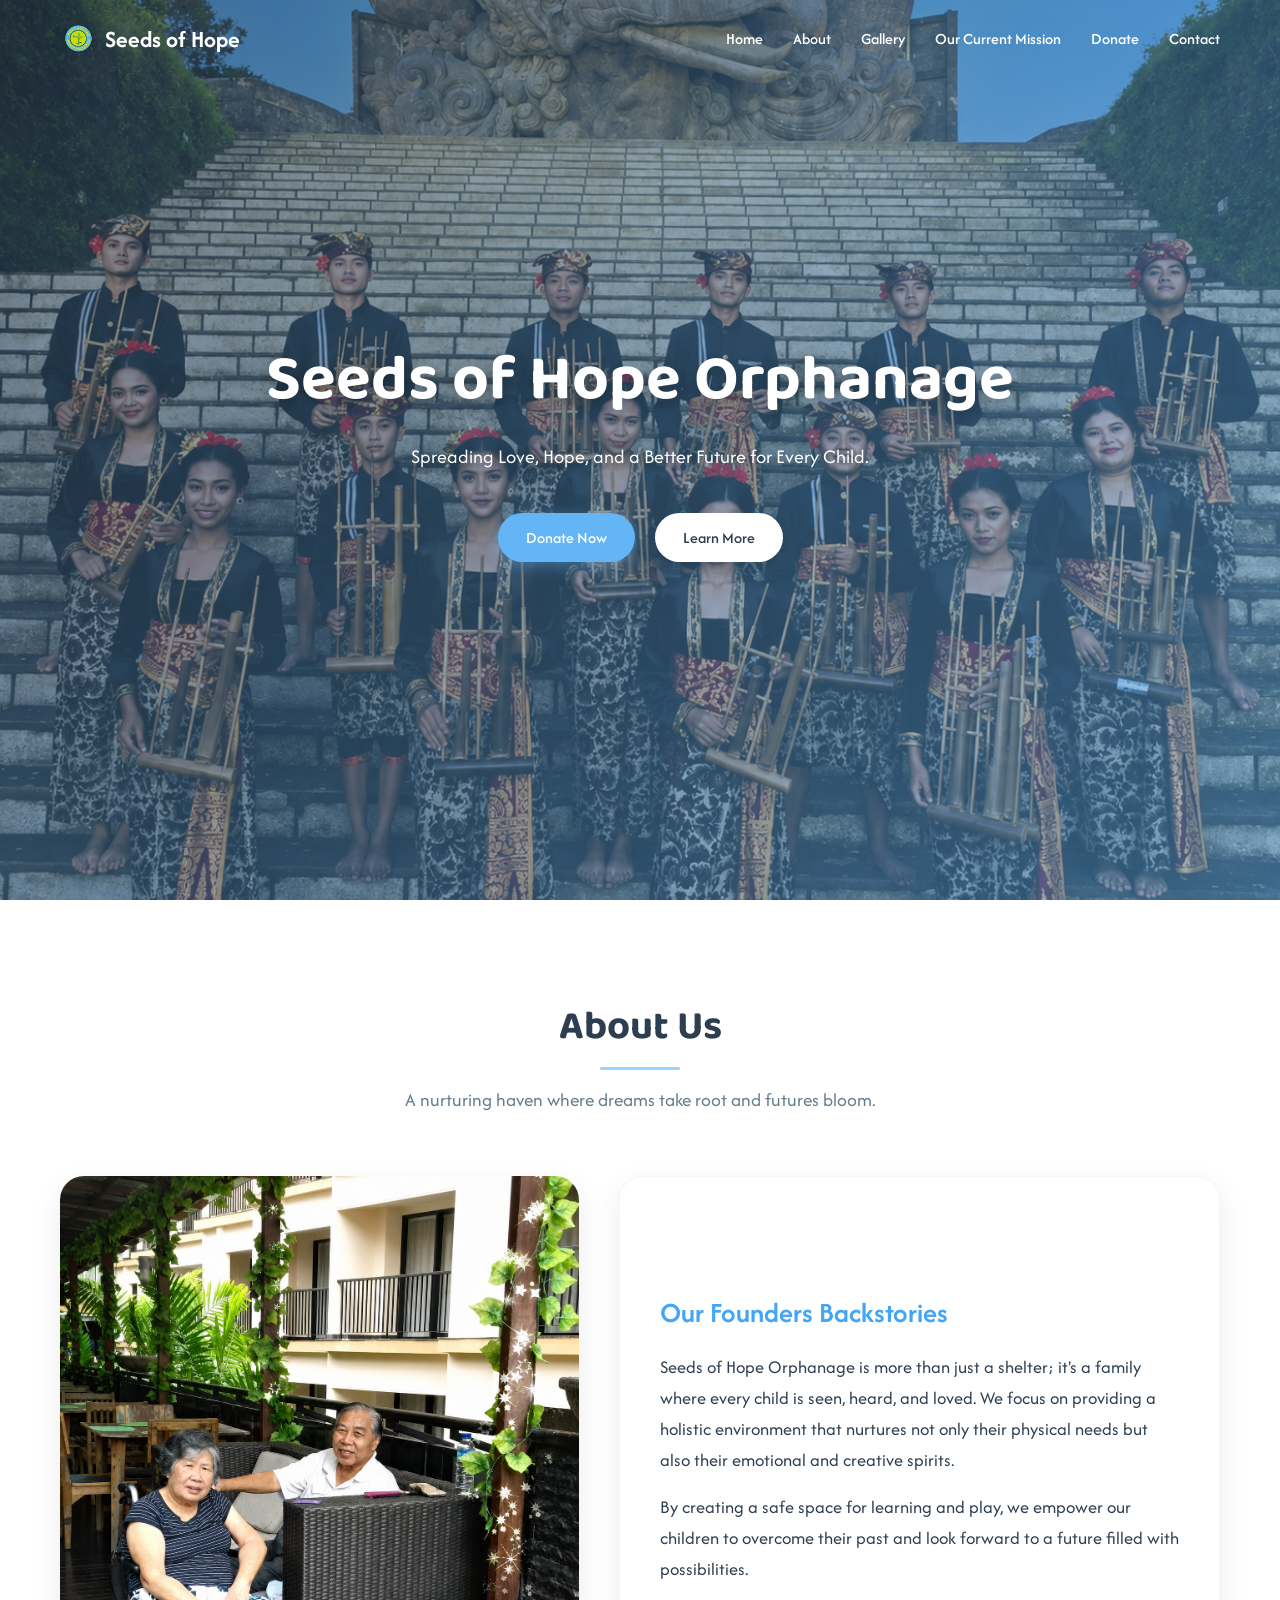
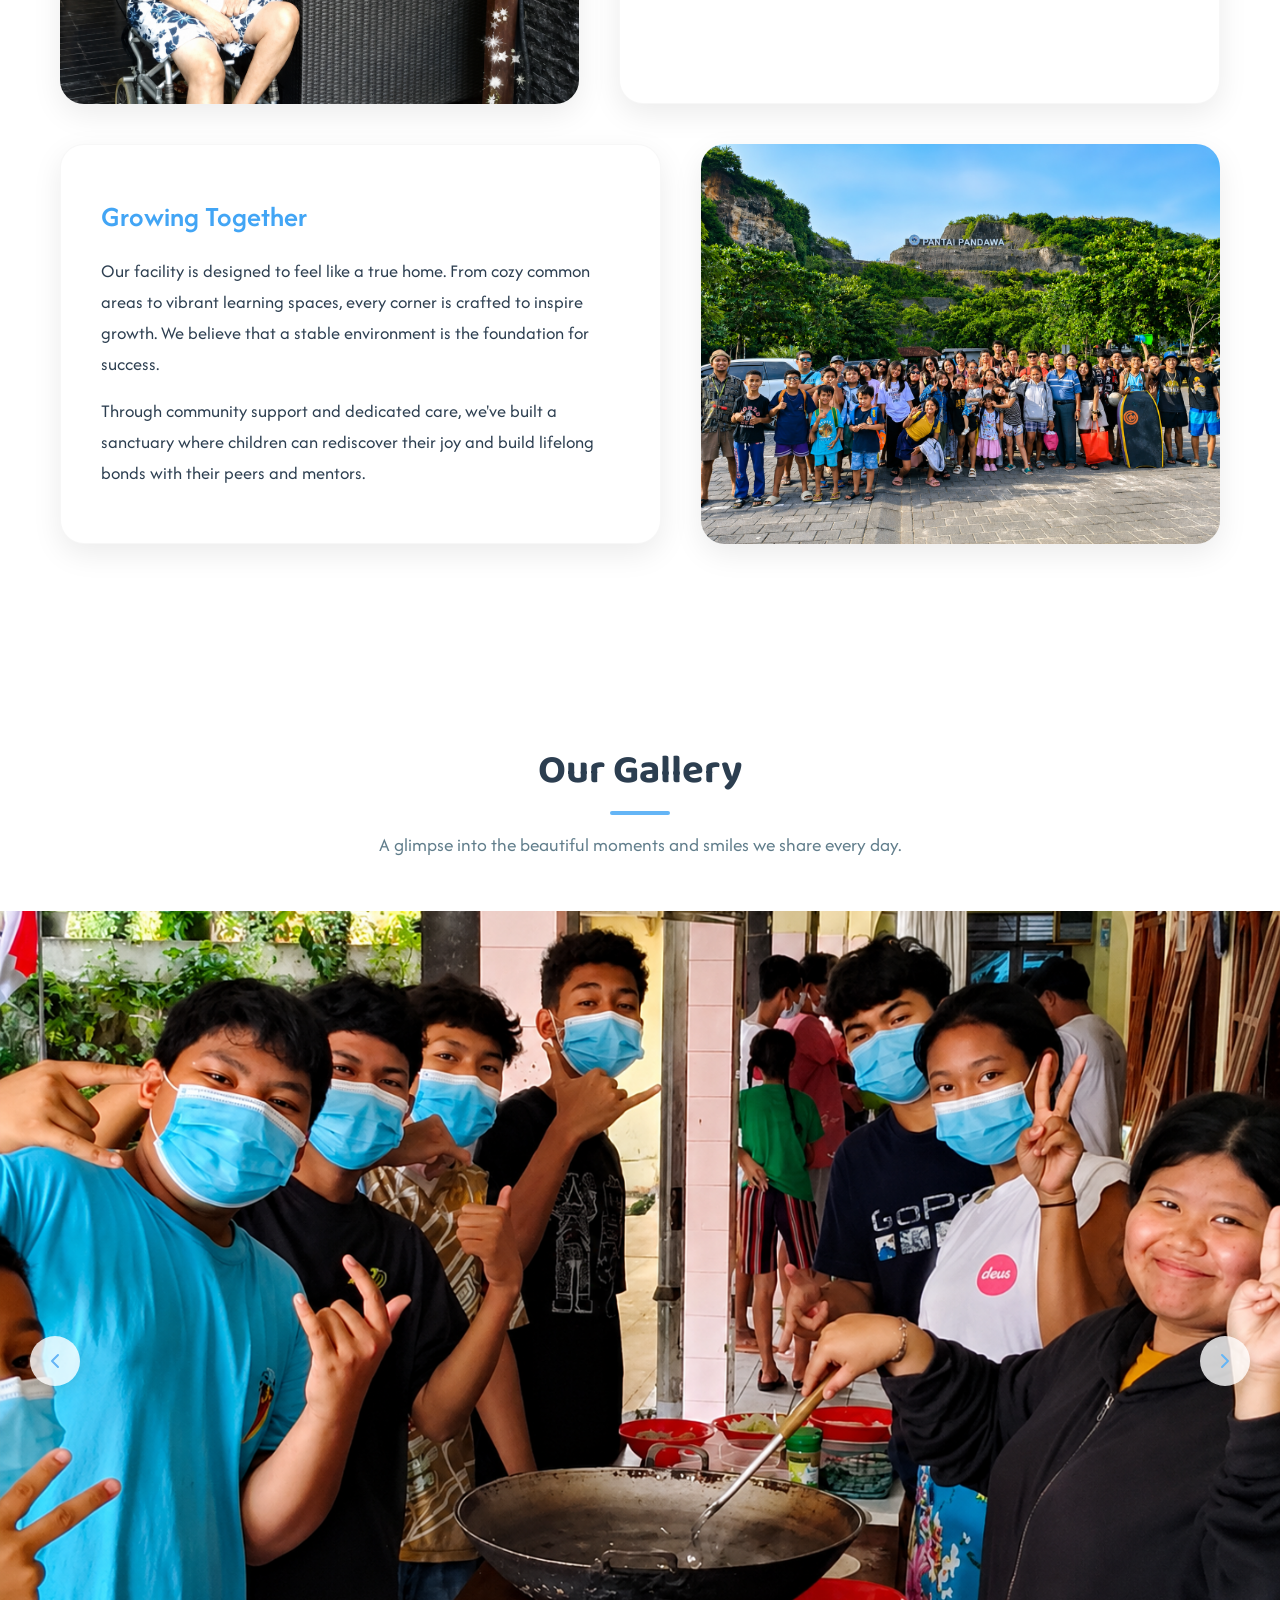
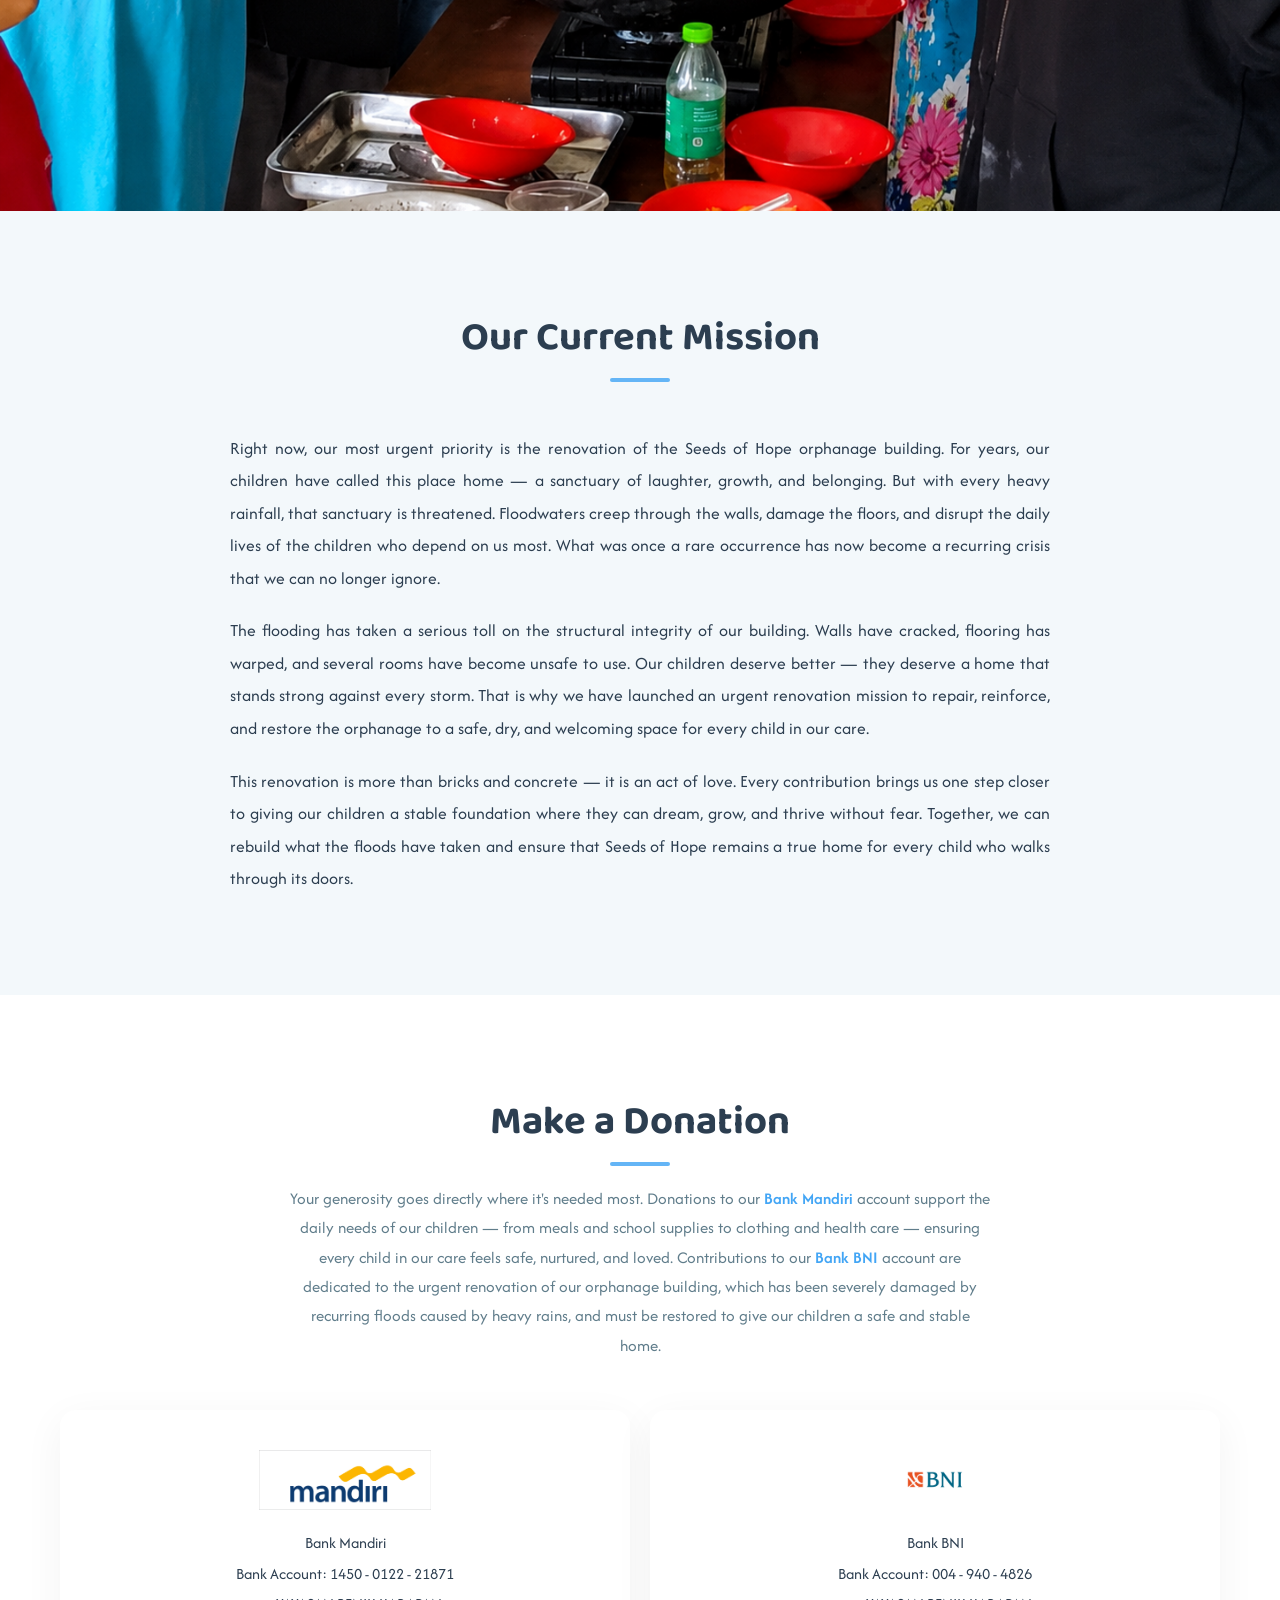
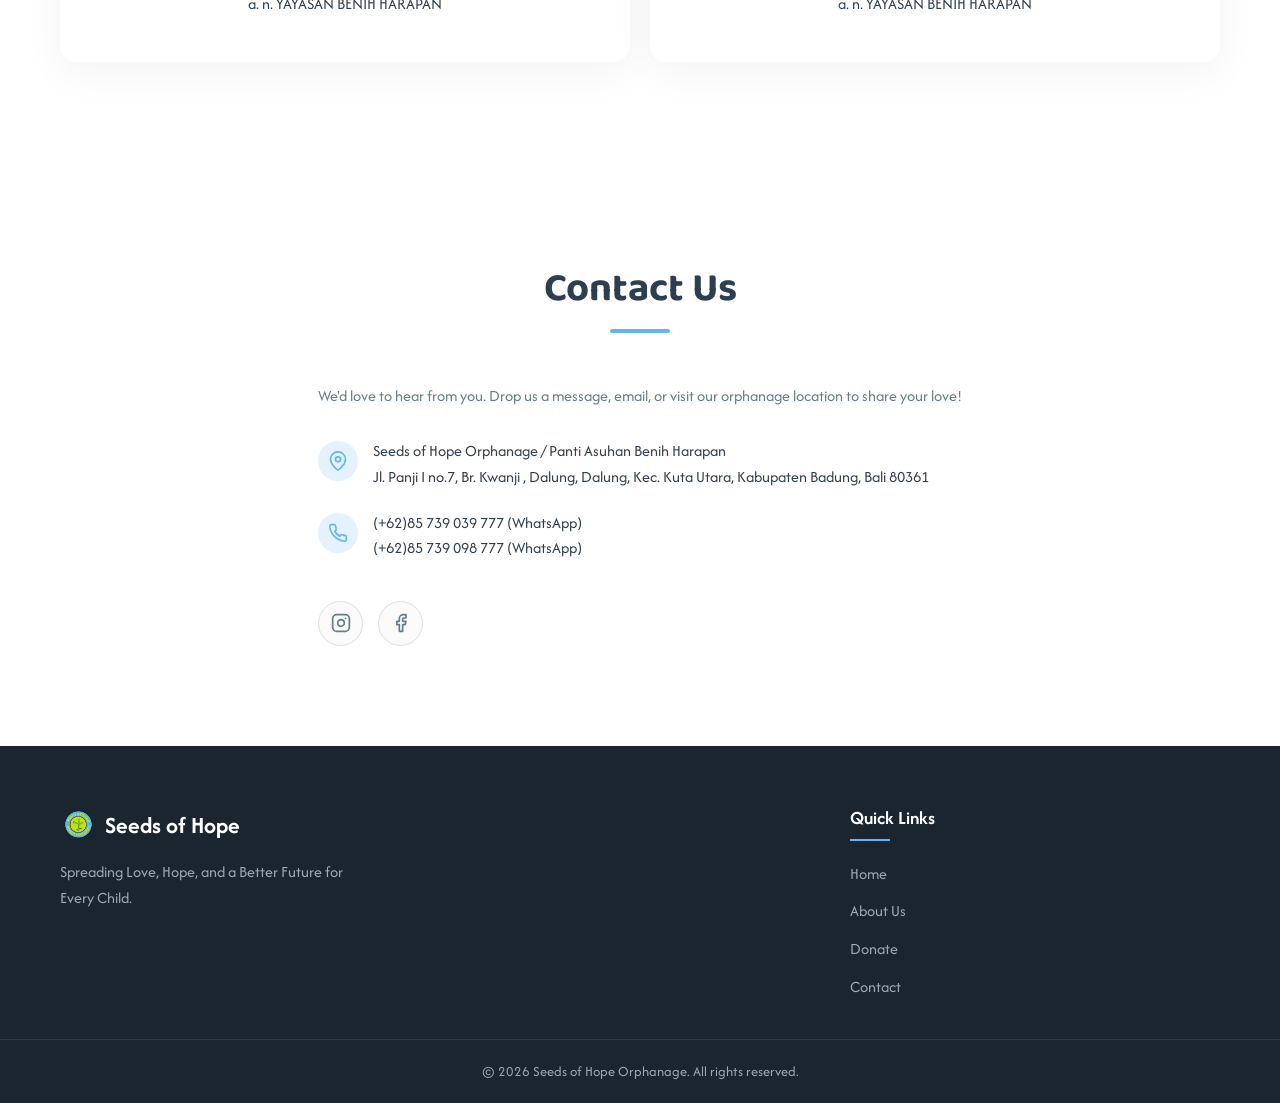
==== index.html @ eeb1347c "design: adding more images for gallery section" ====
<!DOCTYPE html>
<html lang="en">

<head>
   <meta charset="UTF-8">
   <meta name="viewport" content="width=device-width, initial-scale=1.0">
   <title>Seeds of Hope Orphanage</title>
   <!-- Google Fonts: Poppins -->
   <link rel="preconnect" href="https://fonts.googleapis.com">
   <link rel="preconnect" href="https://fonts.gstatic.com" crossorigin>
   <link
      href="https://fonts.googleapis.com/css2?family=Afacad:wght@400;500;600;700&family=Baloo+Thambi+2:wght@400;500;600;700;800&display=swap"
      rel="stylesheet">
   <link rel="stylesheet" href="assets/styles.css">
</head>

<body>
   <!-- Navbar -->
   <nav class="navbar" id="navbar">
      <div class="nav-container">
         <a href="#" class="logo">
            <img src="components/orphanage_logo_toonout.png" alt="Seeds of Hope Logo" class="logo-icon">
            Seeds of Hope
         </a>
         <ul class="nav-links">
            <li><a href="#home">Home</a></li>
            <li><a href="#about">About</a></li>
            <li><a href="#gallery">Gallery</a></li>
            <li><a href="#mission">Our Current Mission</a></li>
            <li><a href="#donate">Donate</a></li>
            <li><a href="#contact">Contact</a></li>
         </ul>
         <div class="hamburger">
            <span></span>
            <span></span>
            <span></span>
         </div>
      </div>
   </nav>

   <!-- Hero Section -->
   <section class="hero" id="home">
      <div class="hero-overlay"></div>
      <div class="hero-content fade-in">
         <h1>Seeds of Hope Orphanage</h1>
         <p>Spreading Love, Hope, and a Better Future for Every Child.</p>
         <div class="hero-buttons">
            <a href="#donate" class="btn btn-primary">Donate Now</a>
            <a href="#about" class="btn btn-secondary">Learn More</a>
         </div>
      </div>
   </section>

   <!-- About Us Section -->
   <section class="about section-padding" id="about">
      <div class="container">
         <div class="section-title">
            <h2 class="about-heading">About Us</h2>
            <div class="underline about-underline"></div>
            <p class="about-subheading">A nurturing haven where dreams take root and futures bloom.</p>
         </div>

         <div class="about-content">
            <!-- Row 1: Image Left, Text Right -->
            <div class="about-row">
               <div class="about-image-card">
                  <img src="components/SeedsOfHope_Founder.png" alt="Children learning and playing">
               </div>
               <div class="about-text-card">
                  <h3>Our Founders Backstories</h3>
                  <p>
                     Seeds of Hope Orphanage is more than just a shelter; it's a family where every child is seen,
                     heard, and loved. We focus on providing a holistic environment that nurtures not only their
                     physical needs but also their emotional and creative spirits.
                  </p>
                  <p>
                     By creating a safe space for learning and play, we empower our children to overcome their past and
                     look forward to a future filled with possibilities.
                  </p>
               </div>
            </div>

            <!-- Row 2: Text Left, Image Right -->
            <div class="about-row reverse">
               <div class="about-image-card">
                  <img src="components/aboutOrphanage.PNG" alt="Our cozy facility">
               </div>
               <div class="about-text-card">
                  <h3>Growing Together</h3>
                  <p>
                     Our facility is designed to feel like a true home. From cozy common areas to vibrant learning
                     spaces, every corner is crafted to inspire growth. We believe that a stable environment is the
                     foundation for success.
                  </p>
                  <p>
                     Through community support and dedicated care, we've built a sanctuary where children can rediscover
                     their joy and build lifelong bonds with their peers and mentors.
                  </p>
               </div>
            </div>
         </div>
      </div>
   </section>

   <!-- Gallery Section -->
   <section class="gallery section-padding" id="gallery">
      <div class="container fade-in">
         <div class="section-title">
            <h2>Our Gallery</h2>
            <div class="underline"></div>
            <p class="gallery-subheading">A glimpse into the beautiful moments and smiles we share every day.</p>
         </div>
      </div>
      </div> <!-- End of container -->

      <div class="gallery-wrapper">
         <button class="slider-btn prev-btn" aria-label="Previous image">
            <svg width="24" height="24" viewBox="0 0 24 24" fill="none" stroke="currentColor" stroke-width="2"
               stroke-linecap="round" stroke-linejoin="round">
               <polyline points="15 18 9 12 15 6"></polyline>
            </svg>
         </button>
         <div class="gallery-slider-container">
            <div class="gallery-slider" id="gallery-slider">
               <img src="components/gellery_section/gallery_2.png" alt="Gallery image 1" class="gallery-slide">
               <img src="components/gellery_section/Gallery_3.jpeg" alt="Gallery image 2" class="gallery-slide">
               <img src="components/gellery_section/gallery_4.png" alt="Gallery image 3" class="gallery-slide">
               <img src="components/hero.png" alt="Gallery image 4" class="gallery-slide">
               <img src="components/hero.png" alt="Gallery image 5" class="gallery-slide">
            </div>
         </div>
         <button class="slider-btn next-btn" aria-label="Next image">
            <svg width="24" height="24" viewBox="0 0 24 24" fill="none" stroke="currentColor" stroke-width="2"
               stroke-linecap="round" stroke-linejoin="round">
               <polyline points="9 18 15 12 9 6"></polyline>
            </svg>
         </button>
      </div>
   </section>

   <!-- Our Current Mission Section -->
   <section class="mission section-padding" id="mission">
      <div class="container fade-in">
         <div class="section-title">
            <h2>Our Current Mission</h2>
            <div class="underline"></div>
         </div>
         <div class="mission-content">
            <p>
               Right now, our most urgent priority is the renovation of the Seeds of Hope orphanage building.
               For years, our children have called this place home &mdash; a sanctuary of laughter, growth, and
               belonging.
               But with every heavy rainfall, that sanctuary is threatened. Floodwaters creep through the walls,
               damage the floors, and disrupt the daily lives of the children who depend on us most. What was once
               a rare occurrence has now become a recurring crisis that we can no longer ignore.
            </p>
            <p>
               The flooding has taken a serious toll on the structural integrity of our building. Walls have
               cracked, flooring has warped, and several rooms have become unsafe to use. Our children deserve
               better &mdash; they deserve a home that stands strong against every storm. That is why we have launched
               an urgent renovation mission to repair, reinforce, and restore the orphanage to a safe, dry,
               and welcoming space for every child in our care.
            </p>
            <p>
               This renovation is more than bricks and concrete &mdash; it is an act of love. Every contribution
               brings us one step closer to giving our children a stable foundation where they can dream,
               grow, and thrive without fear. Together, we can rebuild what the floods have taken and ensure
               that Seeds of Hope remains a true home for every child who walks through its doors.
            </p>
         </div>
      </div>
   </section>

   <!-- Donation Section -->
   <section class="donate section-padding" id="donate">
      <div class="container fade-in">
         <div class="section-title">
            <h2>Make a Donation</h2>
            <div class="underline"></div>
            <p class="donation-subheading">Your generosity goes directly where it's needed most. Donations to our
               <strong>Bank Mandiri</strong> account support the daily needs of our children &mdash; from meals and
               school supplies to clothing and health care &mdash; ensuring every child in our care feels safe,
               nurtured, and loved. Contributions to our <strong>Bank BNI</strong> account are dedicated to the urgent
               renovation of our orphanage building, which has been severely damaged by recurring floods caused by heavy
               rains, and must be restored to give our children a safe and stable home.
            </p>
         </div>
         <div class="donation-container">
            <div class="donation-form-card">
               <img src="components/bank_mandiri.png" alt="donation bank account" id="mandiri-logo">
               <p>Bank Mandiri</p>
               <p>Bank Account: 1450 - 0122 - 21871</p>
               <p>a. n. YAYASAN BENIH HARAPAN</p>
            </div>
            <div class="donation-form-card">
               <img src="components/bank_bni.png" alt="donation bank account" id="bni-logo">
               <p>Bank BNI</p>
               <p>Bank Account: 004 - 940 - 4826</p>
               <p>a. n. YAYASAN BENIH HARAPAN</p>
            </div>
         </div>
      </div>
   </section>

   <!-- Contact Section -->
   <section class="contact section-padding" id="contact">
      <div class="container fade-in">
         <div class="section-title">
            <h2>Contact Us</h2>
            <div class="underline"></div>
         </div>

         <div class="contact-wrapper">
            <div class="contact-info">
               <p>We'd love to hear from you. Drop us a message, email, or visit our orphanage location to share
                  your love!</p>

               <ul class="contact-details">
                  <li>
                     <div class="contact-icon">
                        <svg width="20" height="20" viewBox="0 0 24 24" fill="none" stroke="currentColor"
                           stroke-width="2" stroke-linecap="round" stroke-linejoin="round">
                           <path d="M21 10c0 7-9 13-9 13s-9-6-9-13a9 9 0 0 1 18 0z"></path>
                           <circle cx="12" cy="10" r="3"></circle>
                        </svg>
                     </div>
                     <div class="contact-text">
                        <span>Seeds of Hope Orphanage / Panti Asuhan Benih Harapan</span>
                        <span>Jl. Panji I no.7, Br. Kwanji , Dalung, Dalung, Kec. Kuta Utara, Kabupaten Badung, Bali
                           80361</span>
                     </div>
                  </li>
                  <li>
                     <div class="contact-icon">
                        <svg width="20" height="20" viewBox="0 0 24 24" fill="none" stroke="currentColor"
                           stroke-width="2" stroke-linecap="round" stroke-linejoin="round">
                           <path
                              d="M22 16.92v3a2 2 0 0 1-2.18 2 19.79 19.79 0 0 1-8.63-3.07 19.5 19.5 0 0 1-6-6 19.79 19.79 0 0 1-3.07-8.67A2 2 0 0 1 4.11 2h3a2 2 0 0 1 2 1.72 12.84 12.84 0 0 0 .7 2.81 2 2 0 0 1-.45 2.11L8.09 9.91a16 16 0 0 0 6 6l1.27-1.27a2 2 0 0 1 2.11-.45 12.84 12.84 0 0 0 2.81.7A2 2 0 0 1 22 16.92z">
                           </path>
                        </svg>
                     </div>
                     <div class="contact-text">
                        <a href="https://wa.me/6285739039777" target="_blank" rel="noopener noreferrer"
                           aria-label="WhatsApp"><span>(+62)85 739 039 777 (WhatsApp)</span></a>
                        <a href="https://wa.me/6285739039777" target="_blank" rel="noopener noreferrer"
                           aria-label="WhatsApp"><span>(+62)85 739 098 777 (WhatsApp)</span></a>
                     </div>
                  </li>
               </ul>

               <div class="social-icons">
                  <a href="https://www.instagram.com/seedsofhopebenihharapan/" target="_blank" rel="noopener noreferrer"
                     aria-label="Instagram">
                     <svg width="20" height="20" viewBox="0 0 24 24" fill="none" stroke="currentColor" stroke-width="2"
                        stroke-linecap="round" stroke-linejoin="round">
                        <rect x="2" y="2" width="20" height="20" rx="5" ry="5"></rect>
                        <path d="M16 11.37A4 4 0 1 1 12.63 8 4 4 0 0 1 16 11.37z"></path>
                        <line x1="17.5" y1="6.5" x2="17.51" y2="6.5"></line>
                     </svg>
                  </a>
                  <a href="https://www.facebook.com/seedsofhopebenihharapan" target="_blank" rel="noopener noreferrer"
                     aria-label="Facebook">
                     <svg width="20" height="20" viewBox="0 0 24 24" fill="none" stroke="currentColor" stroke-width="2"
                        stroke-linecap="round" stroke-linejoin="round">
                        <path d="M18 2h-3a5 5 0 0 0-5 5v3H7v4h3v8h4v-8h3l1-4h-4V7a1 1 0 0 1 1-1h3z"></path>
                     </svg>
                  </a>
               </div>
            </div>
         </div>
      </div>
   </section>

   <!-- Footer -->
   <footer class="footer">
      <div class="container footer-content">
         <div class="footer-brand">
            <a href="#" class="logo footer-logo">
               <img src="components/orphanage_logo_toonout.png" alt="Seeds of Hope Logo" class="logo-icon">
               Seeds of Hope
            </a>
            <p>Spreading Love, Hope, and a Better Future for Every Child.</p>
         </div>
         <div class="footer-links">
            <h3>Quick Links</h3>
            <ul>
               <li><a href="#home">Home</a></li>
               <li><a href="#about">About Us</a></li>
               <li><a href="#donate">Donate</a></li>
               <li><a href="#contact">Contact</a></li>
            </ul>
         </div>
      </div>
      <div class="footer-bottom">
         <p>&copy; 2026 Seeds of Hope Orphanage. All rights reserved.</p>
      </div>
   </footer>

   <script src="assets/script.js"></script>
</body>

</html>
---- assets/styles.css ----
/* =========================================
   VARIABLES & RESETS 
   ========================================= */
:root {
   --primary-color: #64B5F6;
   /* Soft Blue */
   --primary-dark: #42A5F5;
   --primary-light: #E3F2FD;
   --secondary-color: #FFB74D;
   /* Warm orange/pastel */
   --secondary-dark: #FFA726;
   --text-main: #2C3E50;
   --text-muted: #607D8B;
   --bg-main: #FAFAFA;
   --bg-alt: #F3F8FB;
   --white: #FFFFFF;

   --font-main: 'Afacad', sans-serif;
   --font-heading: 'Baloo Thambi 2', cursive;
   --border-radius: 16px;
   --card-shadow: 0 10px 40px rgba(0, 0, 0, 0.05);
   --hover-shadow: 0 15px 50px rgba(100, 181, 246, 0.15);
   --transition: all 0.3s cubic-bezier(0.25, 0.8, 0.25, 1);
}

* {
   margin: 0;
   padding: 0;
   box-sizing: border-box;
}

body {
   font-family: var(--font-main);
   color: var(--text-main);
   background-color: var(--bg-main);
   line-height: 1.6;
   overflow-x: hidden;
}

a {
   text-decoration: none;
   color: inherit;
}

ul {
   list-style: none;
}

img {
   max-width: 100%;
   height: auto;
}

.container {
   max-width: 1200px;
   margin: 0 auto;
   padding: 0 20px;
}

.section-padding {
   padding: 100px 0;
}

/* =========================================
   TYPOGRAPHY & UTILITIES 
   ========================================= */
h1,
h2 {
   font-family: var(--font-heading);
   font-weight: 700;
   line-height: 1.3;
}

h3,
h4,
h5,
h6 {
   font-family: var(--font-main);
   font-weight: 600;
   line-height: 1.3;
}

.section-title {
   text-align: center;
   margin-bottom: 50px;
}

.section-title h2 {
   font-size: 2.5rem;
   color: var(--text-main);
   margin-bottom: 15px;
}

.underline {
   width: 60px;
   height: 4px;
   background-color: var(--primary-color);
   margin: 0 auto;
   border-radius: 2px;
}

/* Base Buttons */
.btn {
   display: inline-block;
   padding: 12px 28px;
   border-radius: 50px;
   font-weight: 500;
   font-size: 1rem;
   cursor: pointer;
   transition: var(--transition);
   border: none;
   text-align: center;
}

.btn-primary {
   background-color: var(--primary-color);
   color: var(--white);
   box-shadow: 0 4px 15px rgba(100, 181, 246, 0.4);
}

.btn-primary:hover {
   background-color: var(--primary-dark);
   transform: translateY(-2px);
   box-shadow: 0 6px 20px rgba(100, 181, 246, 0.6);
}

.btn-secondary {
   background-color: var(--white);
   color: var(--text-main);
   box-shadow: 0 4px 15px rgba(0, 0, 0, 0.05);
}

.btn-secondary:hover {
   background-color: var(--bg-main);
   transform: translateY(-2px);
}


/* =========================================
   NAVIGATION BAR 
   ========================================= */
.navbar {
   position: fixed;
   top: 0;
   left: 0;
   width: 100%;
   padding: 20px 0;
   z-index: 1000;
   transition: var(--transition);
   background-color: transparent;
}

.navbar.scrolled {
   background-color: rgba(255, 255, 255, 0.95);
   backdrop-filter: blur(10px);
   padding: 15px 0;
   box-shadow: 0 5px 20px rgba(0, 0, 0, 0.05);
}

.nav-container {
   max-width: 1200px;
   margin: 0 auto;
   padding: 0 20px;
   display: flex;
   justify-content: space-between;
   align-items: center;
}

.logo {
   font-size: 1.5rem;
   font-weight: 700;
   color: var(--white);
   display: flex;
   align-items: center;
   gap: 8px;
   transition: color 0.3s;
}

.logo-icon {
   height: 2rem;
   width: auto;
   object-fit: contain;
}

.navbar.scrolled .logo {
   color: var(--text-main);
}

.nav-links {
   display: flex;
   gap: 30px;
}

.nav-links a {
   color: var(--white);
   font-weight: 500;
   position: relative;
   padding-bottom: 5px;
   transition: color 0.3s;
}

.navbar.scrolled .nav-links a {
   color: var(--text-main);
}

.nav-links a::after {
   content: '';
   position: absolute;
   bottom: 0;
   left: 0;
   width: 0;
   height: 2px;
   background-color: var(--secondary-color);
   transition: width 0.3s ease;
}

.nav-links a:hover::after {
   width: 100%;
}

.hamburger {
   display: none;
   cursor: pointer;
   flex-direction: column;
   gap: 5px;
}

.hamburger span {
   width: 25px;
   height: 3px;
   background-color: var(--white);
   border-radius: 3px;
   transition: var(--transition);
}

.navbar.scrolled .hamburger span {
   background-color: var(--text-main);
}

/* =========================================
   HERO SECTION 
   ========================================= */
.hero {
   height: 100vh;
   min-height: 600px;
   position: relative;
   display: flex;
   align-items: center;
   justify-content: center;
   color: var(--white);
   text-align: center;
   background: url('../components/homePage_photo.png') center  / cover no-repeat;
}

.hero-overlay {
   position: absolute;
   inset: 0;
   background: linear-gradient(135deg, rgba(44, 62, 80, 0.6), rgba(100, 181, 246, 0.5));
   z-index: 1;
}

.hero-content {
   position: relative;
   z-index: 2;
   max-width: 800px;
   padding: 0 20px;
}

.hero h1 {
   font-size: 4rem;
   font-weight: 700;
   margin-bottom: 20px;
   text-shadow: 0 4px 15px rgba(0, 0, 0, 0.3);
}

.hero p {
   font-size: 1.25rem;
   font-weight: 300;
   margin-bottom: 40px;
   text-shadow: 0 2px 10px rgba(0, 0, 0, 0.3);
}

.hero-buttons {
   display: flex;
   gap: 20px;
   justify-content: center;
}

/* =========================================
   ABOUT SECTION
   ========================================= */
.about {
   background-color: var(--white);
}

.about-heading {
   font-size: 3rem;
   color: var(--text-main);
   margin-bottom: 10px;
}

.about-underline {
   background-color: #98D4FF !important;
   height: 3px !important;
   width: 80px !important;
}

.about-subheading {
   font-size: 1.2rem;
   color: var(--text-muted);
   margin-top: 15px;
   max-width: 600px;
   margin-left: auto;
   margin-right: auto;
   font-family: var(--font-main);
}

.about-content {
   margin-top: 60px;
   display: flex;
   flex-direction: column;
   gap: 40px;
}

.about-row {
   display: flex;
   align-items: stretch;
   gap: 40px;
   min-height: 400px;
}

.about-row.reverse {
   flex-direction: row-reverse;
}

.about-image-card,
.about-text-card {
   flex: 1;
   border-radius: 24px;
   overflow: hidden;
   box-shadow: 0 10px 30px rgba(0, 0, 0, 0.08);
   display: flex;
   flex-direction: column;
   justify-content: center;
}

.about-image-card img {
   width: 100%;
   height: 100%;
   object-fit: cover;
   display: block;
}

.about-text-card {
   background-color: var(--white);
   padding: 40px;
   border: 1px solid rgba(0, 0, 0, 0.03);
}

.about-text-card h3 {
   font-size: 1.8rem;
   color: var(--primary-dark);
   margin-bottom: 20px;
}

.about-text-card p {
   font-size: 1.15rem;
   color: var(--text-main);
   line-height: 1.7;
   margin-bottom: 15px;
}

.about-text-card p:last-child {
   margin-bottom: 0;
}

/* Responsive for About Section */
@media (max-width: 991px) {

   .about-row,
   .about-row.reverse {
      flex-direction: column;
      min-height: auto;
   }

   .about-image-card {
      height: 350px;
   }

   .about-heading {
      font-size: 2.5rem;
   }
}

@media (max-width: 480px) {
   .about-image-card {
      height: 250px;
   }

   .about-text-card {
      padding: 30px 20px;
   }
}

/* =========================================
   GALLERY SECTION 
   ========================================= */
.gallery {
   background-color: var(--white);
   padding-bottom: 0;
}

.gallery .container {
   margin-bottom: 40px;
}

.gallery-subheading {
   font-size: 1.2rem;
   color: var(--text-muted);
   margin-top: 15px;
   max-width: 600px;
   margin-left: auto;
   margin-right: auto;
   font-family: var(--font-main);
}

.gallery-wrapper {
   position: relative;
   width: 100%;
   max-width: 100%;
   margin: 0 auto;
}

.gallery-slider-container {
   overflow: hidden;
   width: 100%;
}

.gallery-slider {
   display: flex;
   transition: transform 0.8s ease-in-out;
}

.gallery-slide {
   min-width: 100%;
   height: 900px;
   object-fit: cover;
   object-position: center;
   display: block;
}

.slider-btn {
   position: absolute;
   top: 50%;
   transform: translateY(-50%);
   background-color: rgba(255, 255, 255, 0.8);
   color: var(--primary-color);
   border: none;
   width: 50px;
   height: 50px;
   border-radius: 50%;
   display: flex;
   align-items: center;
   justify-content: center;
   cursor: pointer;
   box-shadow: 0 4px 15px rgba(0, 0, 0, 0.1);
   transition: var(--transition);
   z-index: 10;
}

.slider-btn.prev-btn {
   left: 30px;
}

.slider-btn.next-btn {
   right: 30px;
}

.slider-btn:hover {
   background-color: var(--primary-color);
   color: var(--white);
   transform: translateY(-50%) scale(1.1);
}

@media (max-width: 768px) {
   .gallery-slide {
      height: 300px;
   }

   .slider-btn {
      width: 40px;
      height: 40px;
   }

   .slider-btn.prev-btn {
      left: 10px;
   }

   .slider-btn.next-btn {
      right: 10px;
   }
}

/* =========================================
   MISSION SECTION
   ========================================= */
.mission {
   background-color: var(--bg-alt);
}

.mission-content {
   max-width: 820px;
   margin: 0 auto;
   display: flex;
   flex-direction: column;
   gap: 20px;
}

.mission-content p {
   font-size: 1.1rem;
   color: var(--text-main);
   line-height: 1.85;
   text-align: justify;
}

/* =========================================
   DONATION SECTION 
   ========================================= */
.donate {
   background-color: var(--white);
}

.donation-subheading {
   font-size: 1.05rem;
   color: var(--text-muted);
   margin-top: 18px;
   max-width: 700px;
   margin-left: auto;
   margin-right: auto;
   line-height: 1.75;
   font-family: var(--font-main);
}

.donation-subheading strong {
   color: var(--primary-dark);
   font-weight: 600;
}

.donation-container {
   display: grid;
   grid-template-columns: 1fr 1fr;
   gap: 20px;
   align-items: stretch;
   /* Ensures cards have the same height */
}


.donation-form-card {
   background: var(--white);
   padding: 40px;
   border-radius: var(--border-radius);
   box-shadow: var(--card-shadow);
   text-align: center;
   display: flex;
   flex-direction: column;
   justify-content: center;
}

.donation-form-card img {
   height: 60px;
   /* Consistent height for logos */
   width: auto;
   max-width: 100%;
   object-fit: contain;
   /* Prevents stretching */
   margin: 0 auto 20px;
}

.donation-form-card p {
   margin-bottom: 5px;
   font-size: 1rem;
}


/* =========================================
   CONTACT SECTION 
   ========================================= */
.contact {
   background-color: var(--white);
}

.contact-wrapper {
   display: flex;
   justify-content: center;
}

.contact-info p {
   color: var(--text-muted);
   margin-bottom: 30px;
}

.contact-details {
   display: flex;
   flex-direction: column;
   gap: 20px;
   margin-bottom: 40px;
}

.contact-details li {
   display: flex;
   align-items: flex-start;
   gap: 15px;
   color: var(--text-main);
}

.contact-text {
   display: flex;
   flex-direction: column;
}

.contact-icon {
   margin-top: 3px;
   /* Aligns icon with first line of text */
   flex-shrink: 0;
   /* Prevents icon from squishing */
   width: 40px;
   height: 40px;
   background-color: var(--primary-light);
   color: var(--primary-color);
   border-radius: 50%;
   display: flex;
   align-items: center;
   justify-content: center;
}

.social-icons {
   display: flex;
   gap: 15px;
}

.social-icons a {
   width: 45px;
   height: 45px;
   background-color: var(--bg-main);
   color: var(--text-muted);
   border-radius: 50%;
   display: flex;
   align-items: center;
   justify-content: center;
   transition: var(--transition);
   border: 1px solid #E0E0E0;
}

.social-icons a:hover {
   background-color: var(--primary-color);
   color: var(--white);
   border-color: var(--primary-color);
   transform: translateY(-3px);
}


/* =========================================
   FOOTER 
   ========================================= */
.footer {
   background-color: #1A252F;
   color: var(--white);
   padding-top: 60px;
}

.footer-content {
   display: grid;
   grid-template-columns: 2fr 1fr;
   gap: 50px;
   margin-bottom: 40px;
}

.footer-brand p {
   margin-top: 15px;
   color: #A0AAB5;
   max-width: 300px;
}

.footer-links h3 {
   font-size: 1.2rem;
   margin-bottom: 20px;
   position: relative;
   padding-bottom: 10px;
}

.footer-links h3::after {
   content: '';
   position: absolute;
   bottom: 0;
   left: 0;
   width: 40px;
   height: 2px;
   background-color: var(--primary-color);
}

.footer-links ul {
   display: flex;
   flex-direction: column;
   gap: 12px;
}

.footer-links a {
   color: #A0AAB5;
   transition: color 0.3s;
}

.footer-links a:hover {
   color: var(--primary-color);
}

.footer-bottom {
   text-align: center;
   padding: 20px 0;
   border-top: 1px solid rgba(255, 255, 255, 0.1);
   color: #A0AAB5;
   font-size: 0.9rem;
}

/* =========================================
   RESPONSIVE (MEDIA QUERIES) 
   ========================================= */
@media (max-width: 991px) {

   .donation-container,
   .contact-wrapper {
      grid-template-columns: 1fr;
      gap: 40px;
   }

   .hero h1 {
      font-size: 3rem;
   }
}

@media (max-width: 768px) {
   .hamburger {
      display: flex;
      z-index: 1001;
   }

   .nav-links {
      position: fixed;
      top: 0;
      right: -100%;
      width: 70%;
      height: 100vh;
      background-color: var(--white);
      flex-direction: column;
      align-items: center;
      justify-content: center;
      transition: 0.4s ease-in-out;
      box-shadow: -10px 0 30px rgba(0, 0, 0, 0.1);
   }

   .nav-links.active {
      right: 0;
   }

   .nav-links a {
      color: var(--text-main);
      font-size: 1.2rem;
   }

   .navbar .logo {
      color: var(--text-main);
   }

   .navbar.scrolled .hamburger span,
   .hamburger span {
      background-color: var(--text-main);
   }

   .footer-content {
      grid-template-columns: 1fr;
   }
}

@media (max-width: 480px) {
   .hero h1 {
      font-size: 2.2rem;
   }

   .section-padding {
      padding: 60px 0;
   }

   .donation-form-card {
      padding: 25px 20px;
   }
}
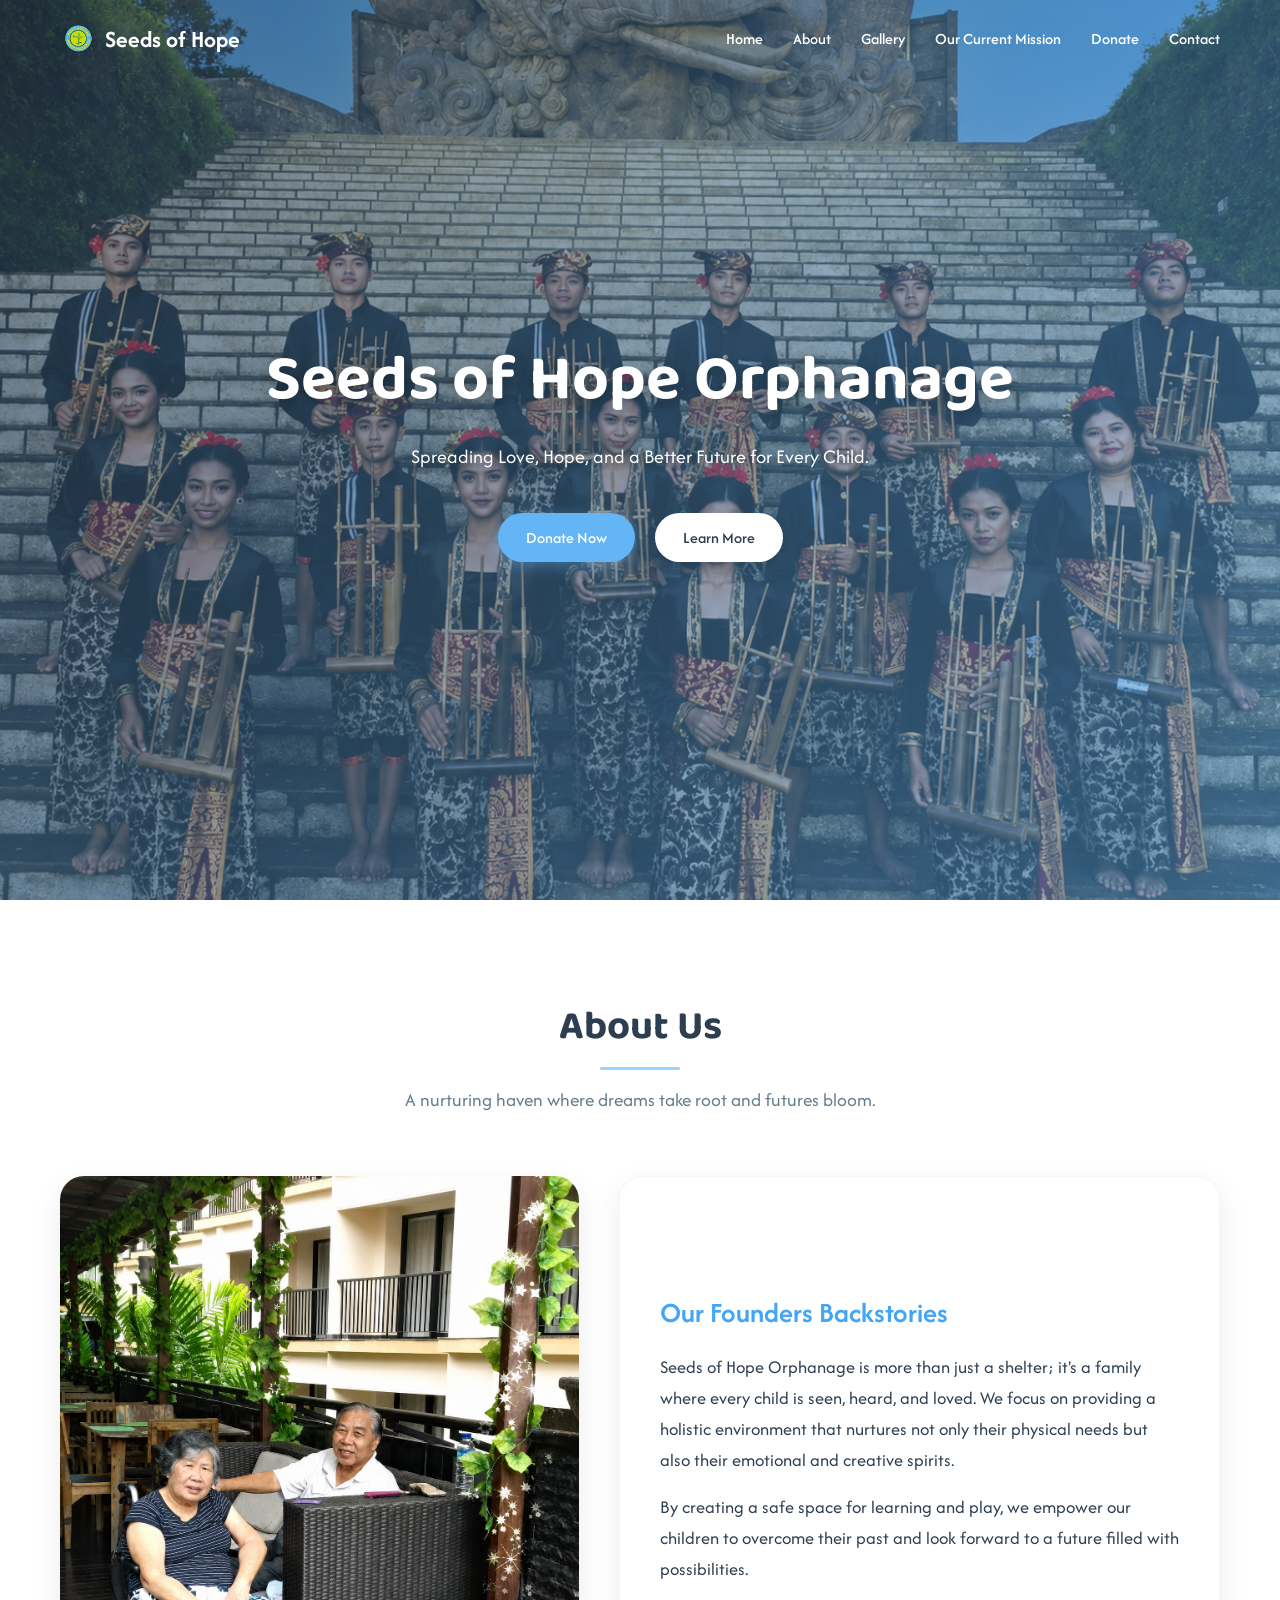
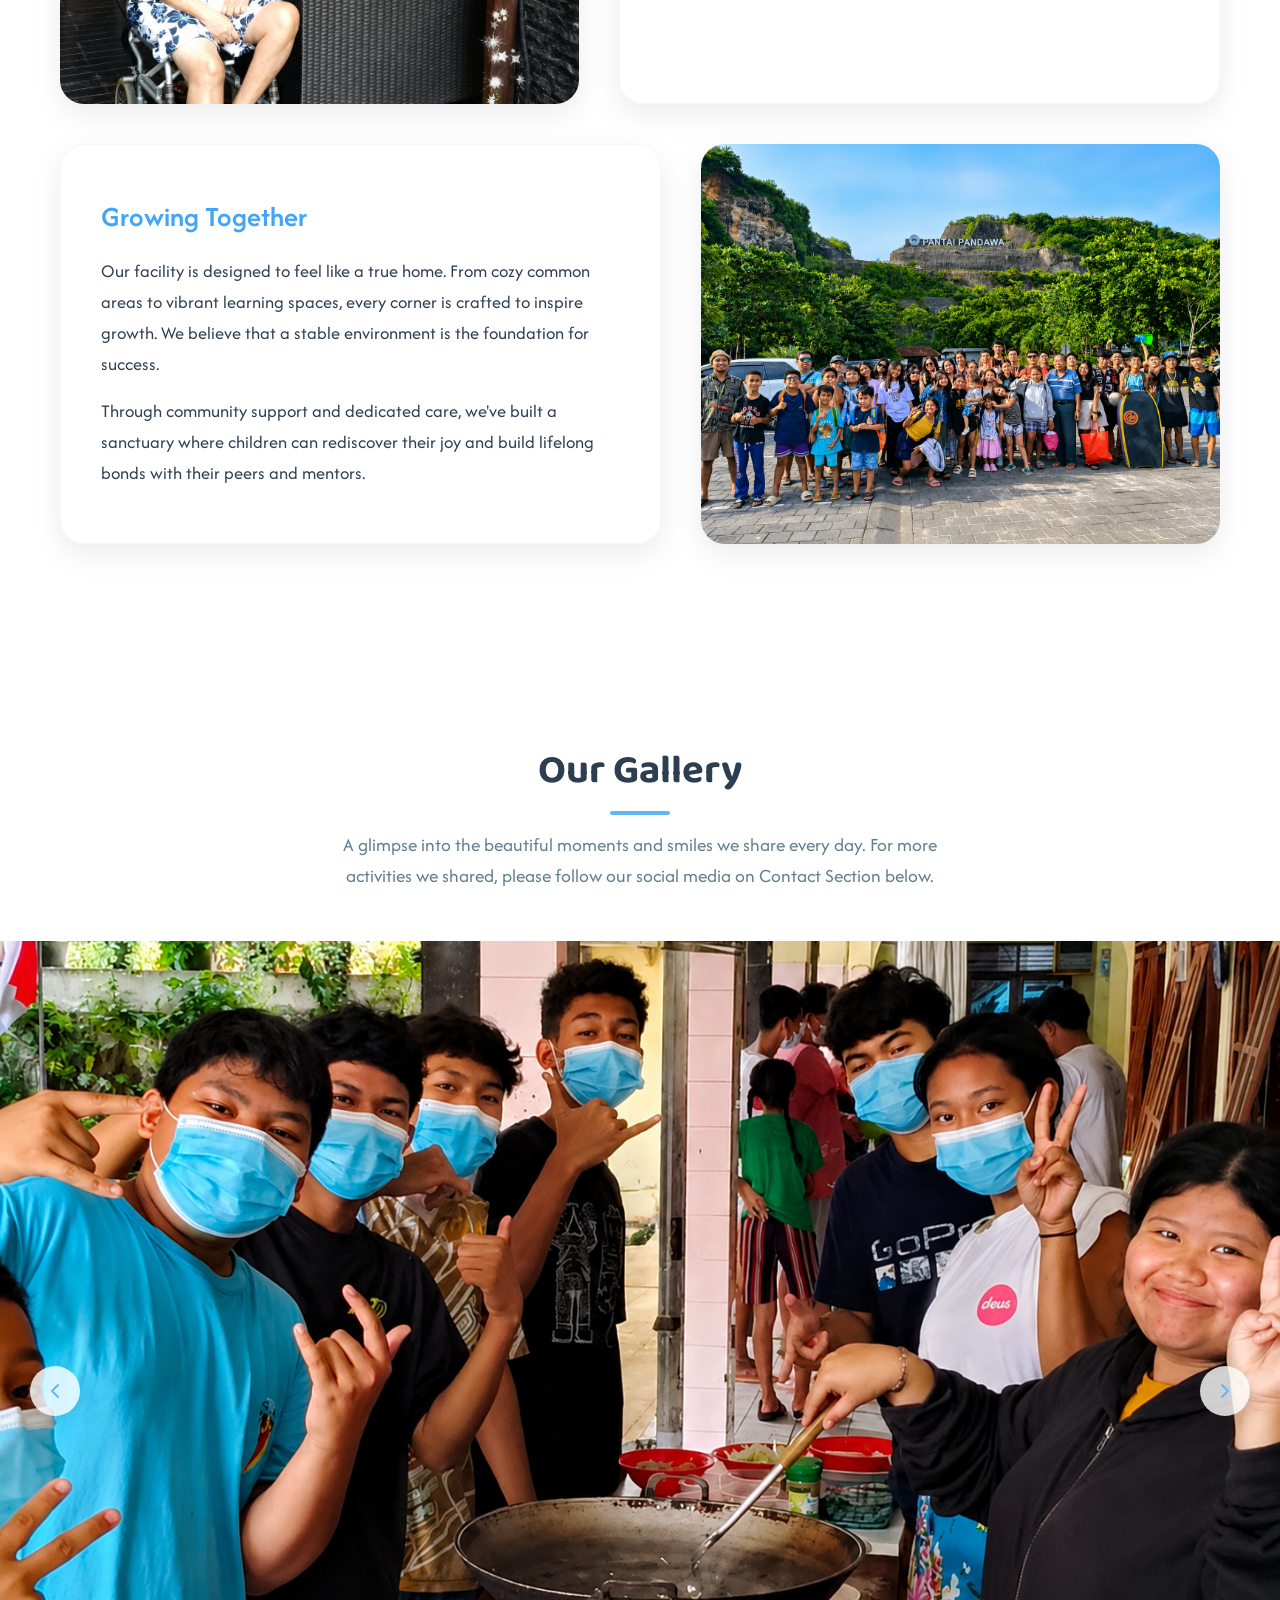
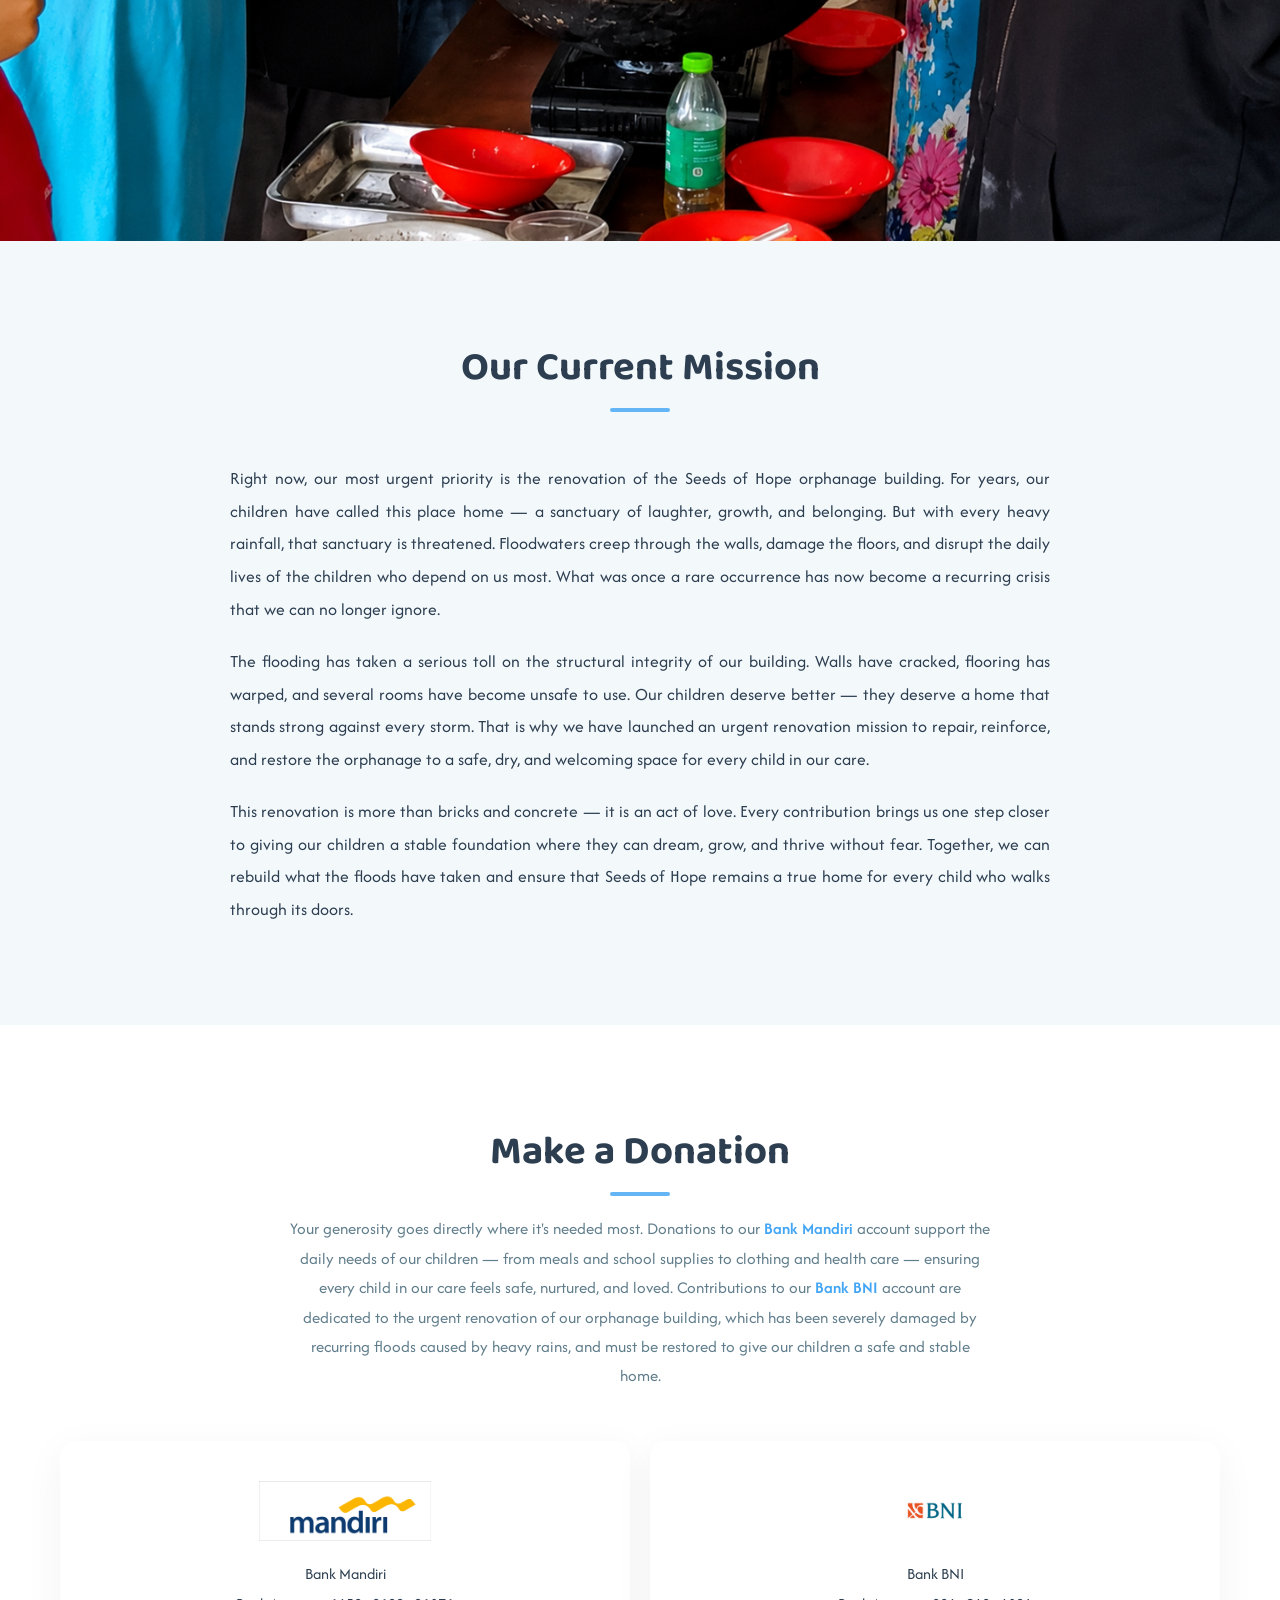
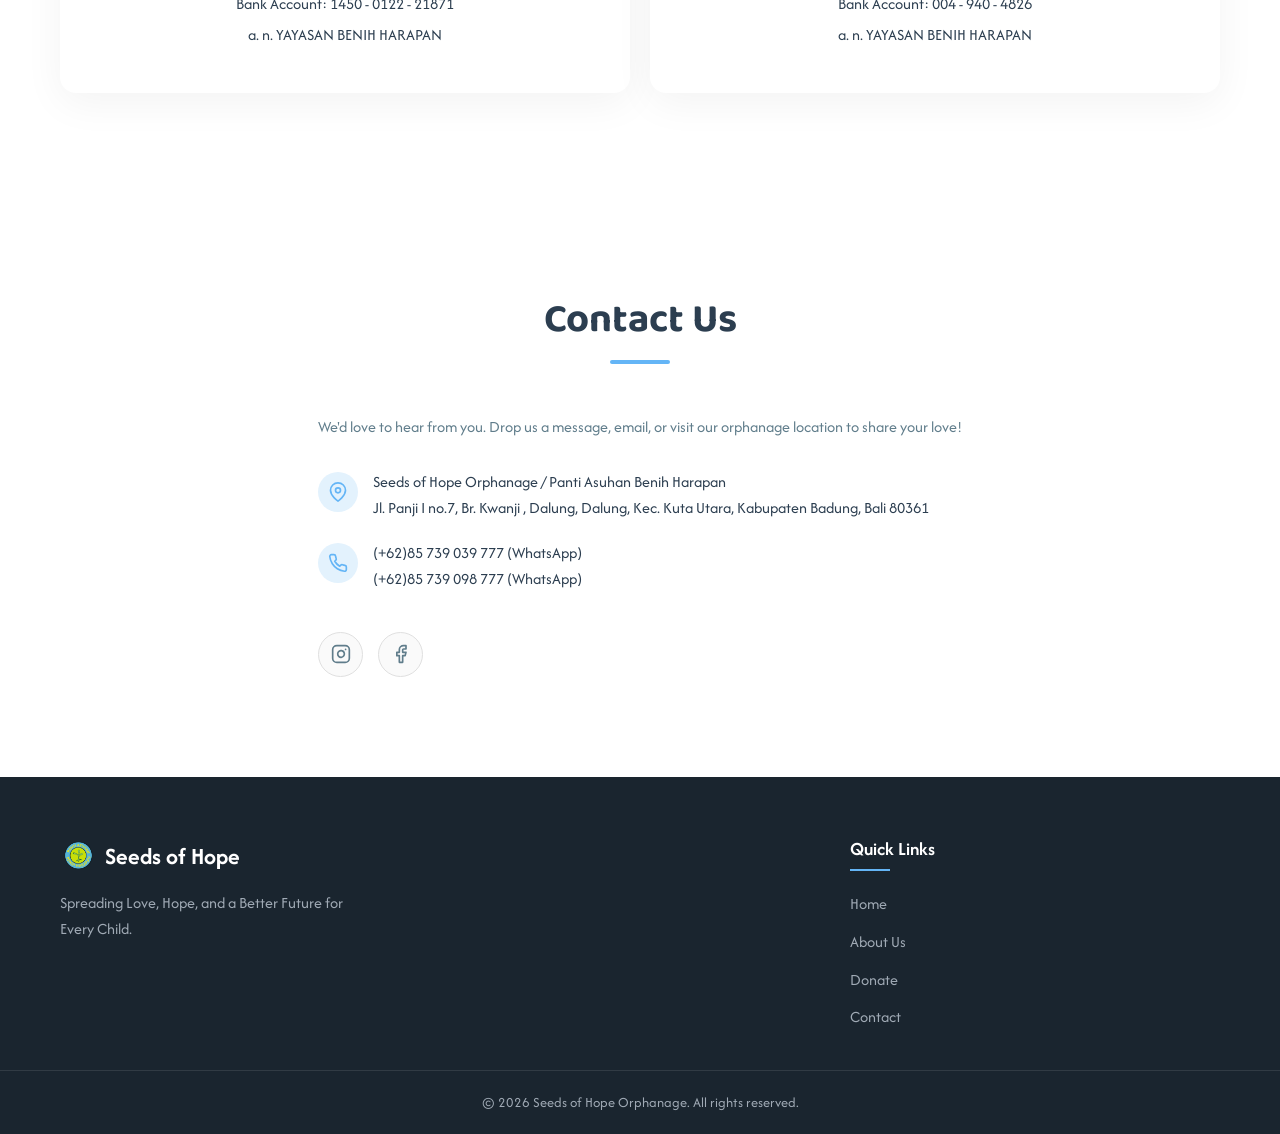
==== commit 5808616a: "gallery: changes a bit" ====
--- a/index.html
+++ b/index.html
@@ -108,7 +108,7 @@
          <div class="section-title">
             <h2>Our Gallery</h2>
             <div class="underline"></div>
-            <p class="gallery-subheading">A glimpse into the beautiful moments and smiles we share every day.</p>
+            <p class="gallery-subheading">A glimpse into the beautiful moments and smiles we share every day. For more activities we shared, please follow our social media on <a href="#contact">Contact Section</a> below.</p>
          </div>
       </div>
       </div> <!-- End of container -->
@@ -125,8 +125,12 @@
                <img src="components/gellery_section/gallery_2.png" alt="Gallery image 1" class="gallery-slide">
                <img src="components/gellery_section/Gallery_3.jpeg" alt="Gallery image 2" class="gallery-slide">
                <img src="components/gellery_section/gallery_4.png" alt="Gallery image 3" class="gallery-slide">
-               <img src="components/hero.png" alt="Gallery image 4" class="gallery-slide">
-               <img src="components/hero.png" alt="Gallery image 5" class="gallery-slide">
+               <img src="components/gellery_section/gallery_5.png" alt="Gallery image 4" class="gallery-slide">
+               <img src="components/gellery_section/gallery_6.png" alt="Gallery image 5" class="gallery-slide">
+               <video class="gallery-slide" controls>
+                  <source src="components/gellery_section/angklung_performance.mp4" type="video/mp4">
+                  Your browser does not support the video tag.
+               </video>
             </div>
          </div>
          <button class="slider-btn next-btn" aria-label="Next image">
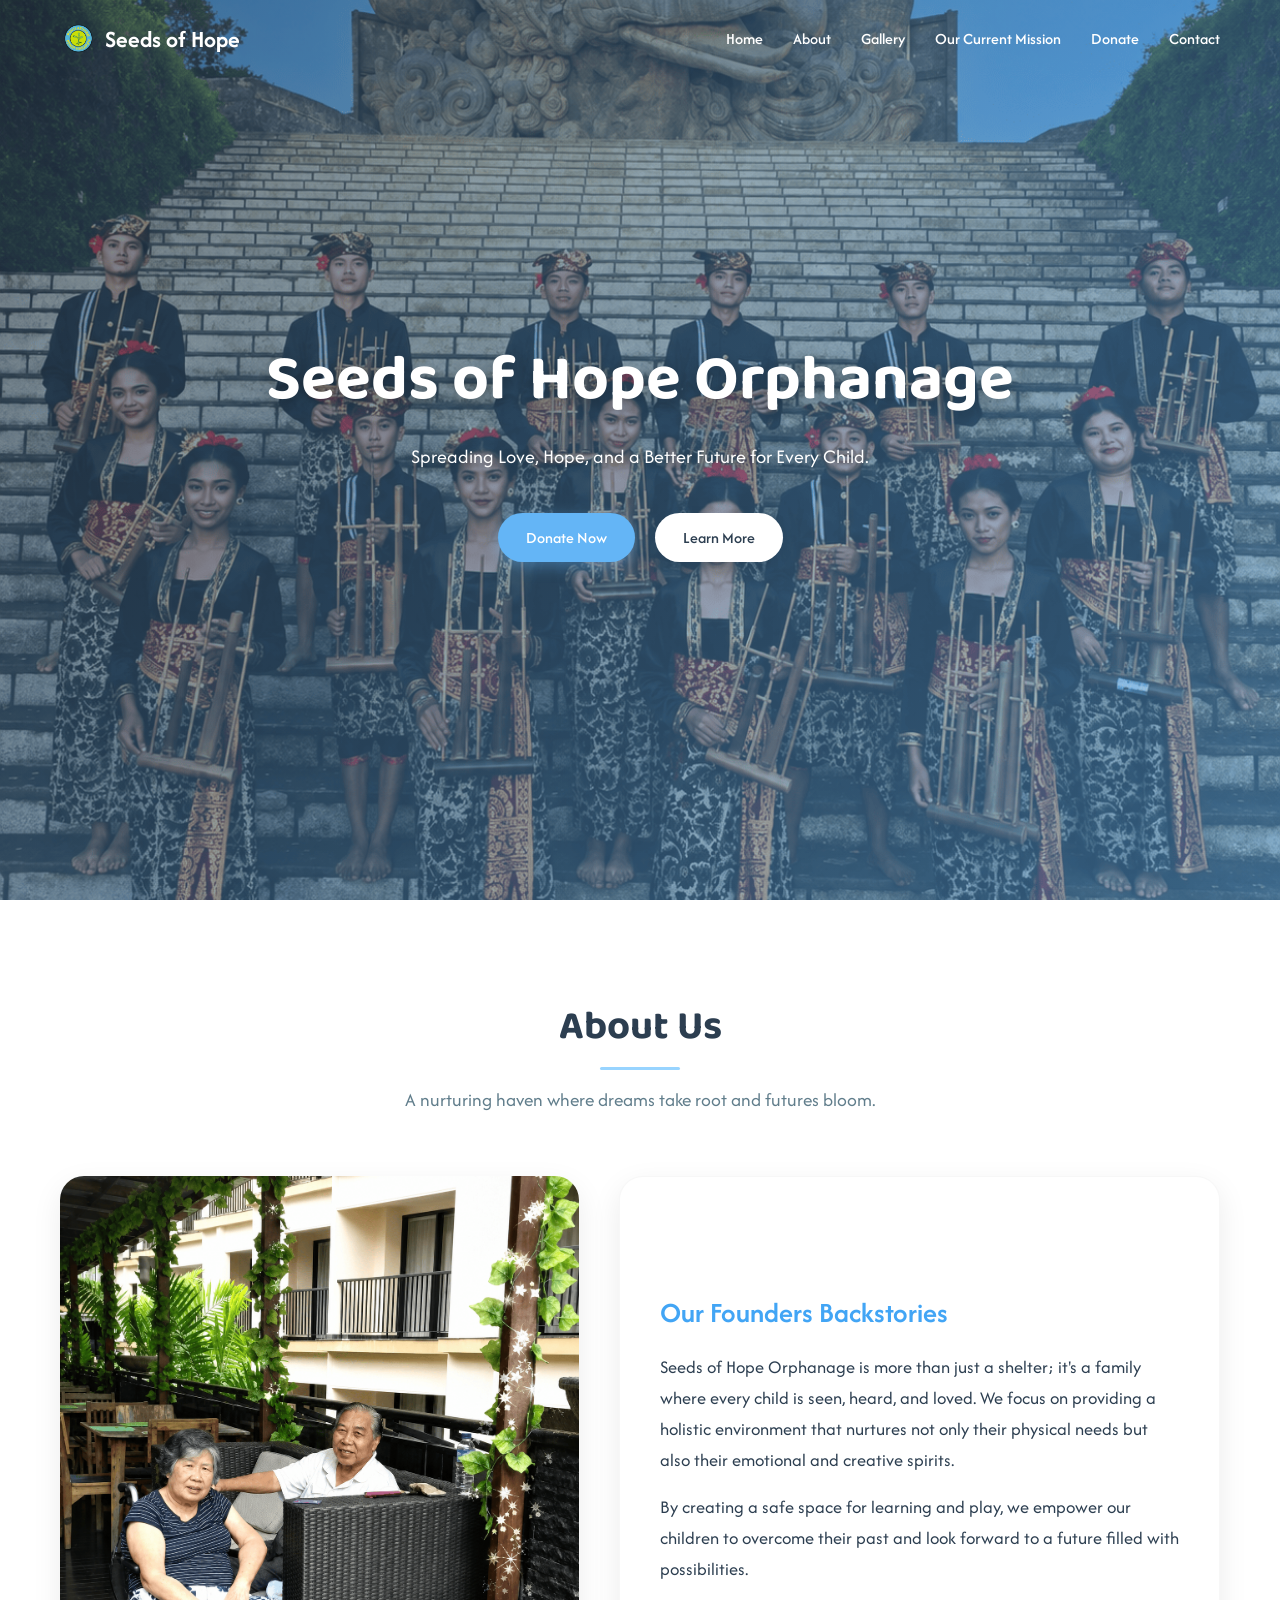
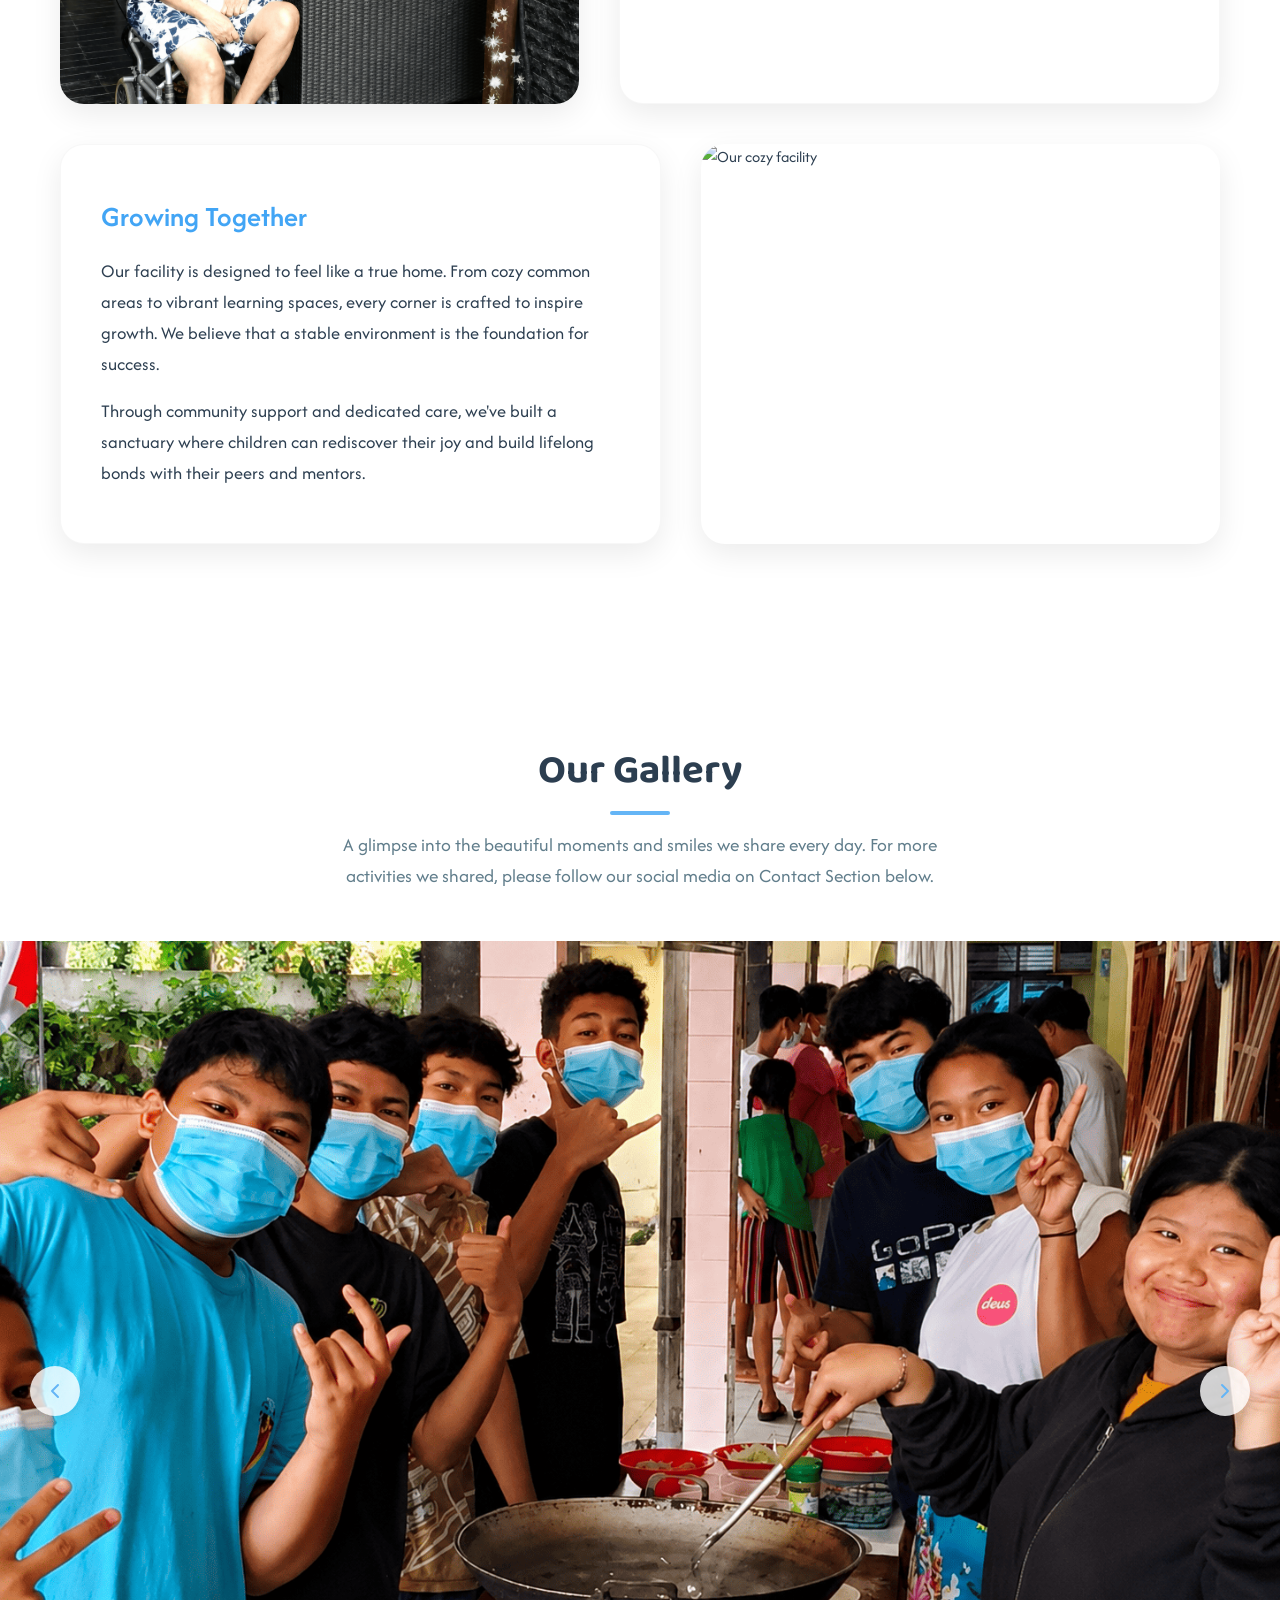
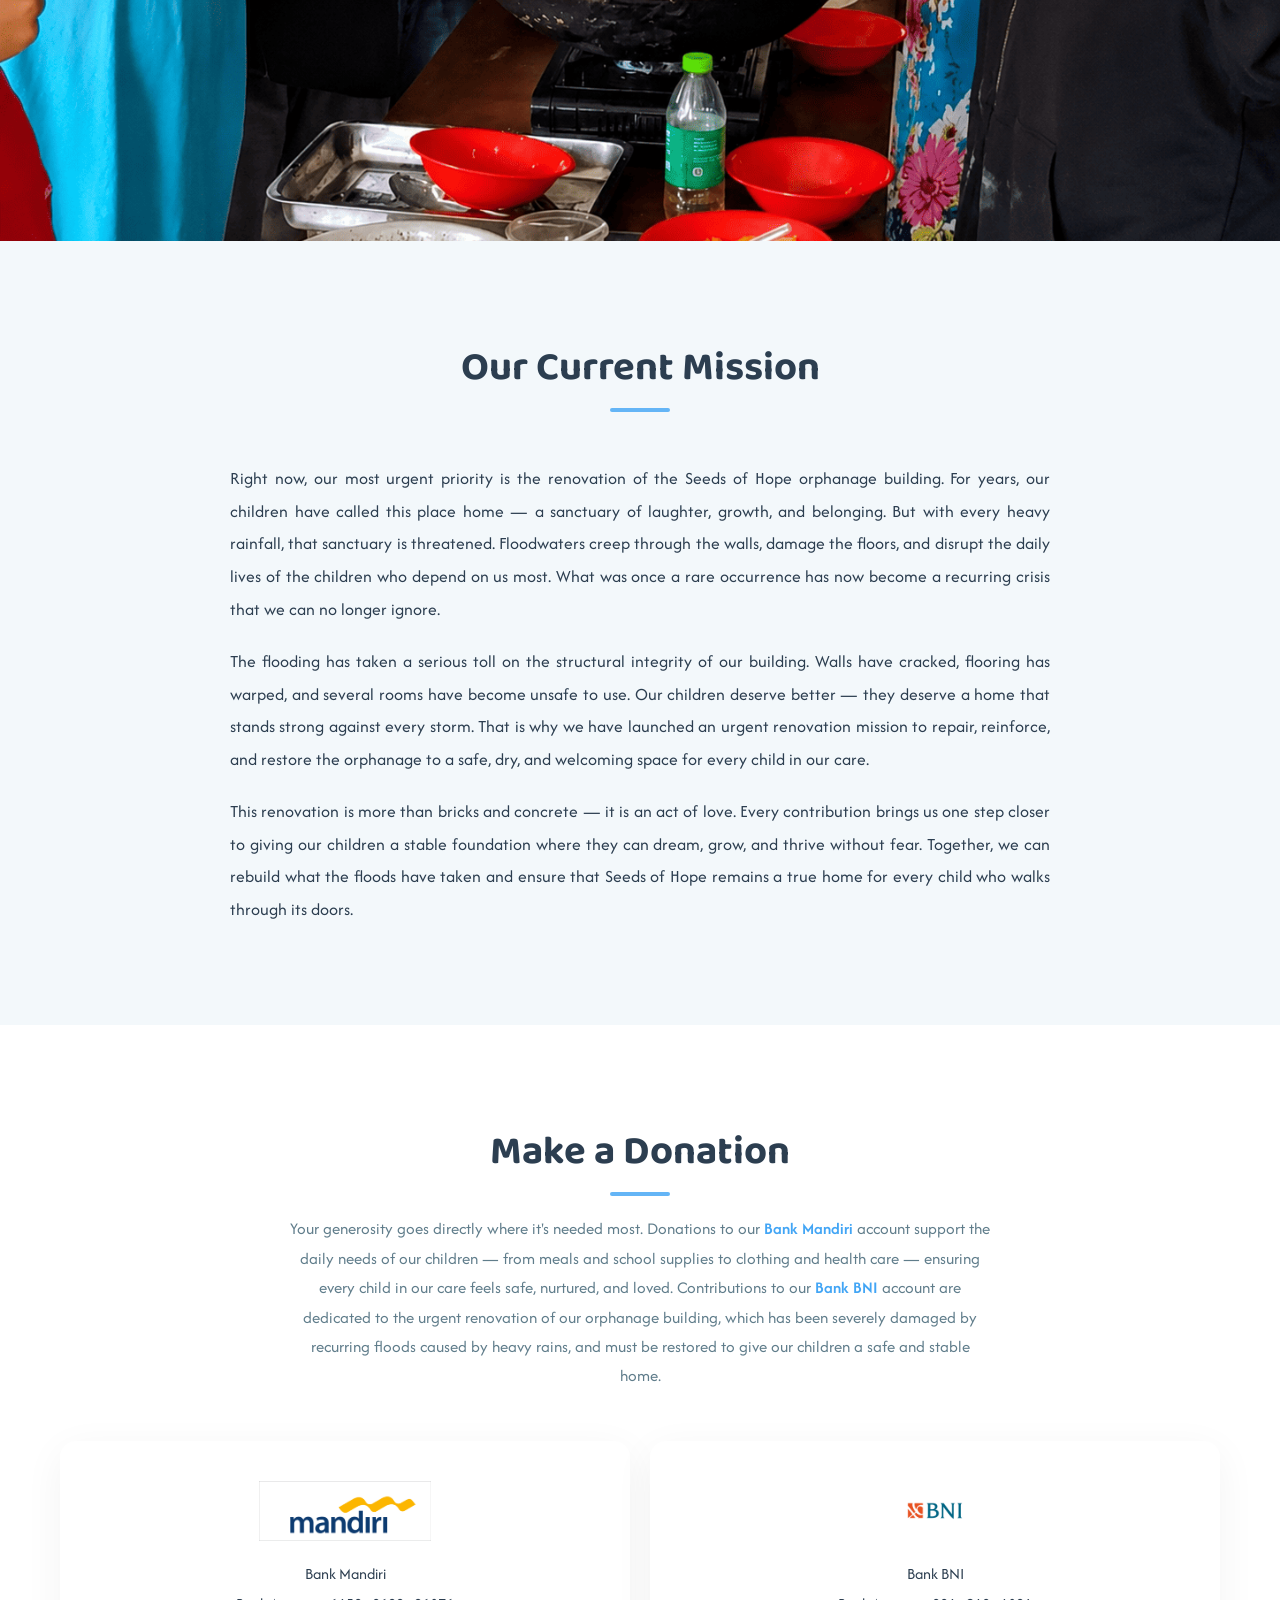
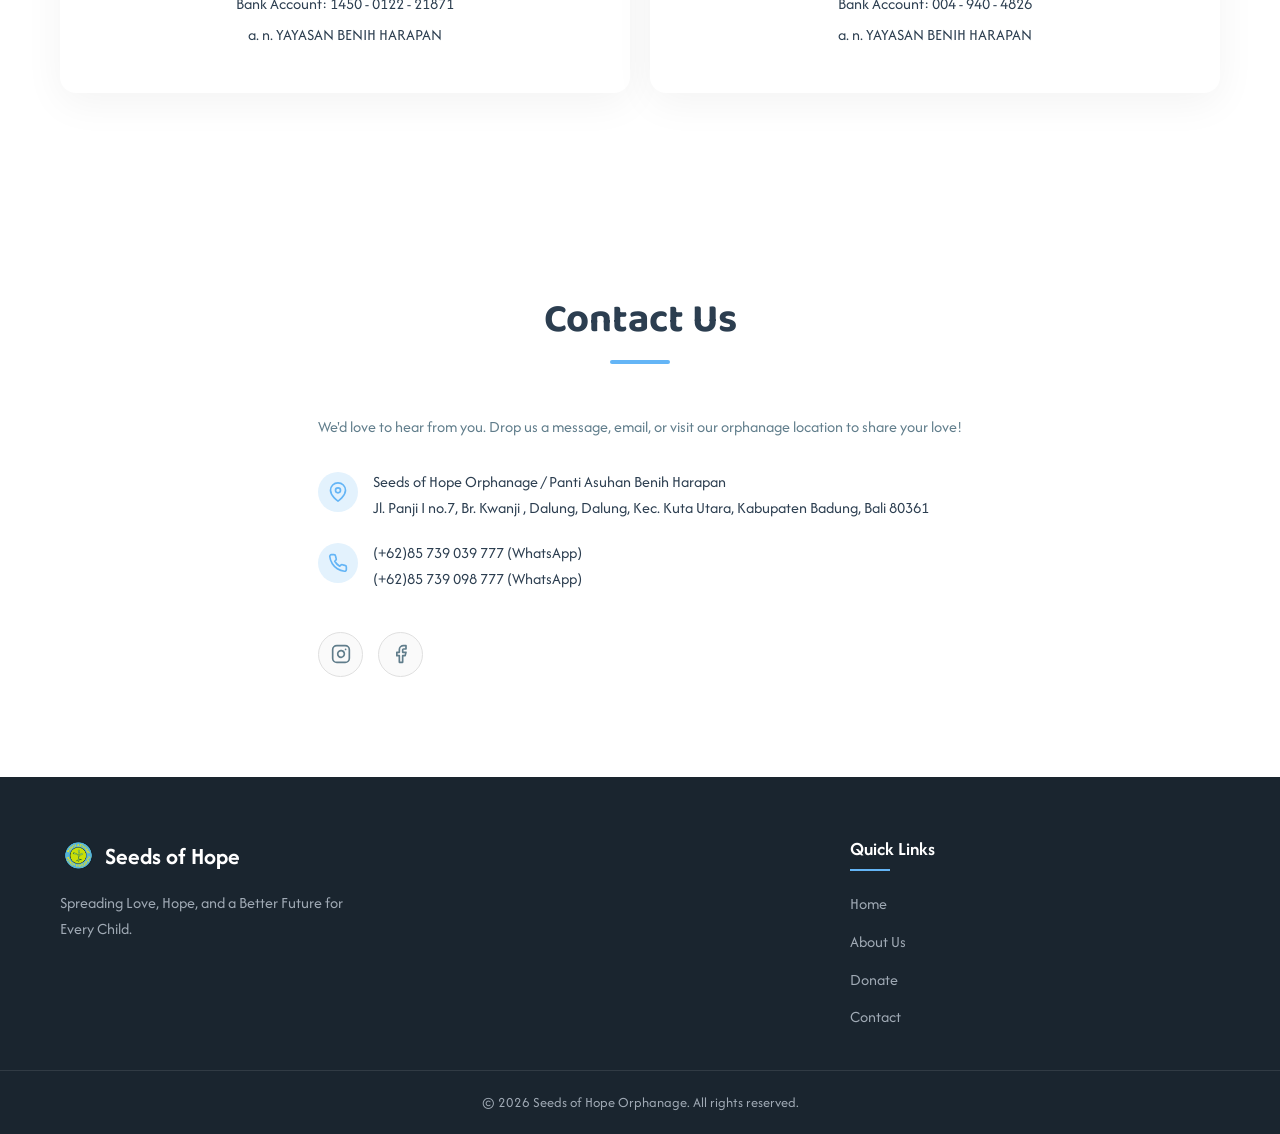
==== commit d9bde221: "performance: upgrade the performance efficiency" ====
--- a/index.html
+++ b/index.html
@@ -11,6 +11,7 @@
    <link
       href="https://fonts.googleapis.com/css2?family=Afacad:wght@400;500;600;700&family=Baloo+Thambi+2:wght@400;500;600;700;800&display=swap"
       rel="stylesheet">
+   <link rel="preload" as="image" href="components/homePage_photo.png" fetchpriority="high">
    <link rel="stylesheet" href="assets/styles.css">
 </head>
 
@@ -19,7 +20,8 @@
    <nav class="navbar" id="navbar">
       <div class="nav-container">
          <a href="#" class="logo">
-            <img src="components/orphanage_logo_toonout.png" alt="Seeds of Hope Logo" class="logo-icon">
+            <img src="components/orphanage_logo_toonout.png" alt="Seeds of Hope Logo" class="logo-icon" width="32"
+               height="32">
             Seeds of Hope
          </a>
          <ul class="nav-links">
@@ -64,7 +66,8 @@
             <!-- Row 1: Image Left, Text Right -->
             <div class="about-row">
                <div class="about-image-card">
-                  <img src="components/SeedsOfHope_Founder.png" alt="Children learning and playing">
+                  <img src="components/about_section/SeedsOfHope_Founder.png" alt="Children learning and playing"
+                     width="600" height="400" loading="lazy">
                </div>
                <div class="about-text-card">
                   <h3>Our Founders Backstories</h3>
@@ -83,7 +86,8 @@
             <!-- Row 2: Text Left, Image Right -->
             <div class="about-row reverse">
                <div class="about-image-card">
-                  <img src="components/aboutOrphanage.PNG" alt="Our cozy facility">
+                  <img src="components/about_section/aboutOrphanage.PNG" alt="Our cozy facility" width="600"
+                     height="400" loading="lazy">
                </div>
                <div class="about-text-card">
                   <h3>Growing Together</h3>
@@ -108,7 +112,8 @@
          <div class="section-title">
             <h2>Our Gallery</h2>
             <div class="underline"></div>
-            <p class="gallery-subheading">A glimpse into the beautiful moments and smiles we share every day. For more activities we shared, please follow our social media on <a href="#contact">Contact Section</a> below.</p>
+            <p class="gallery-subheading">A glimpse into the beautiful moments and smiles we share every day. For more
+               activities we shared, please follow our social media on <a href="#contact">Contact Section</a> below.</p>
          </div>
       </div>
       </div> <!-- End of container -->
@@ -122,12 +127,17 @@
          </button>
          <div class="gallery-slider-container">
             <div class="gallery-slider" id="gallery-slider">
-               <img src="components/gellery_section/gallery_2.png" alt="Gallery image 1" class="gallery-slide">
-               <img src="components/gellery_section/Gallery_3.jpeg" alt="Gallery image 2" class="gallery-slide">
-               <img src="components/gellery_section/gallery_4.png" alt="Gallery image 3" class="gallery-slide">
-               <img src="components/gellery_section/gallery_5.png" alt="Gallery image 4" class="gallery-slide">
-               <img src="components/gellery_section/gallery_6.png" alt="Gallery image 5" class="gallery-slide">
-               <video class="gallery-slide" controls>
+               <img src="components/gellery_section/gallery_2.png" alt="Gallery image 1" class="gallery-slide"
+                  width="800" height="900" loading="lazy">
+               <img src="components/gellery_section/Gallery_3.jpeg" alt="Gallery image 2" class="gallery-slide"
+                  width="800" height="900" loading="lazy">
+               <img src="components/gellery_section/gallery_4.png" alt="Gallery image 3" class="gallery-slide"
+                  width="800" height="900" loading="lazy">
+               <img src="components/gellery_section/gallery_5.png" alt="Gallery image 4" class="gallery-slide"
+                  width="800" height="900" loading="lazy">
+               <img src="components/gellery_section/gallery_6.png" alt="Gallery image 5" class="gallery-slide"
+                  width="800" height="900" loading="lazy">
+               <video class="gallery-slide" controls preload="none" width="800" height="900">
                   <source src="components/gellery_section/angklung_performance.mp4" type="video/mp4">
                   Your browser does not support the video tag.
                </video>
@@ -191,13 +201,15 @@
          </div>
          <div class="donation-container">
             <div class="donation-form-card">
-               <img src="components/bank_mandiri.png" alt="donation bank account" id="mandiri-logo">
+               <img src="components/donation_section/bank_mandiri.png" alt="donation bank account" id="mandiri-logo"
+                  width="100" height="60" loading="lazy">
                <p>Bank Mandiri</p>
                <p>Bank Account: 1450 - 0122 - 21871</p>
                <p>a. n. YAYASAN BENIH HARAPAN</p>
             </div>
             <div class="donation-form-card">
-               <img src="components/bank_bni.png" alt="donation bank account" id="bni-logo">
+               <img src="components/donation_section/bank_bni.png" alt="donation bank account" id="bni-logo" width="100"
+                  height="60" loading="lazy">
                <p>Bank BNI</p>
                <p>Bank Account: 004 - 940 - 4826</p>
                <p>a. n. YAYASAN BENIH HARAPAN</p>
@@ -280,7 +292,8 @@
       <div class="container footer-content">
          <div class="footer-brand">
             <a href="#" class="logo footer-logo">
-               <img src="components/orphanage_logo_toonout.png" alt="Seeds of Hope Logo" class="logo-icon">
+               <img src="components/orphanage_logo_toonout.png" alt="Seeds of Hope Logo" class="logo-icon" width="32"
+                  height="32" loading="lazy">
                Seeds of Hope
             </a>
             <p>Spreading Love, Hope, and a Better Future for Every Child.</p>
--- a/assets/styles.css
+++ b/assets/styles.css
@@ -29,6 +29,11 @@
    box-sizing: border-box;
 }
 
+html {
+   scroll-behavior: smooth;
+   scroll-padding-top: 80px; /* Offset for sticky navbar */
+}
+
 body {
    font-family: var(--font-main);
    color: var(--text-main);
@@ -775,6 +780,11 @@
       background-color: var(--text-main);
    }
 
+   .navbar.scrolled {
+      backdrop-filter: none; /* Expensive on mobile */
+      background-color: var(--white);
+   }
+
    .footer-content {
       grid-template-columns: 1fr;
    }
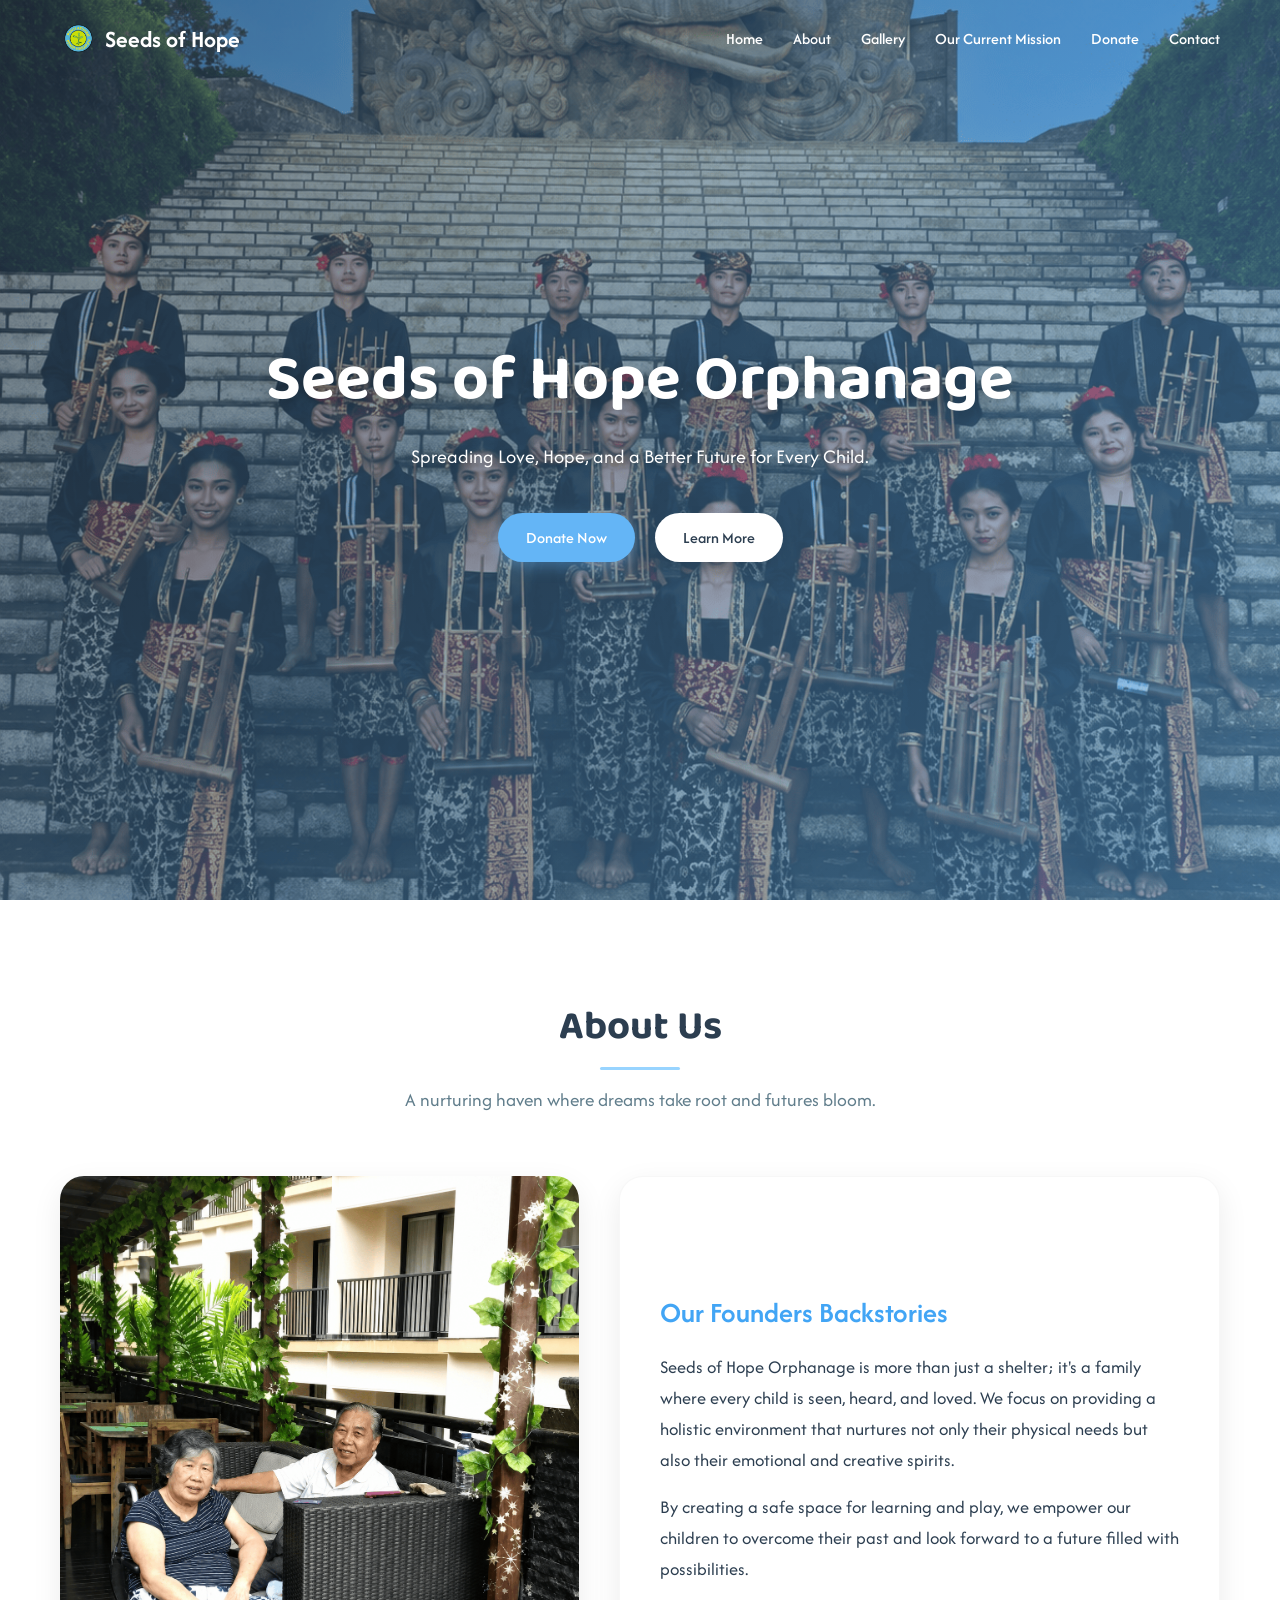
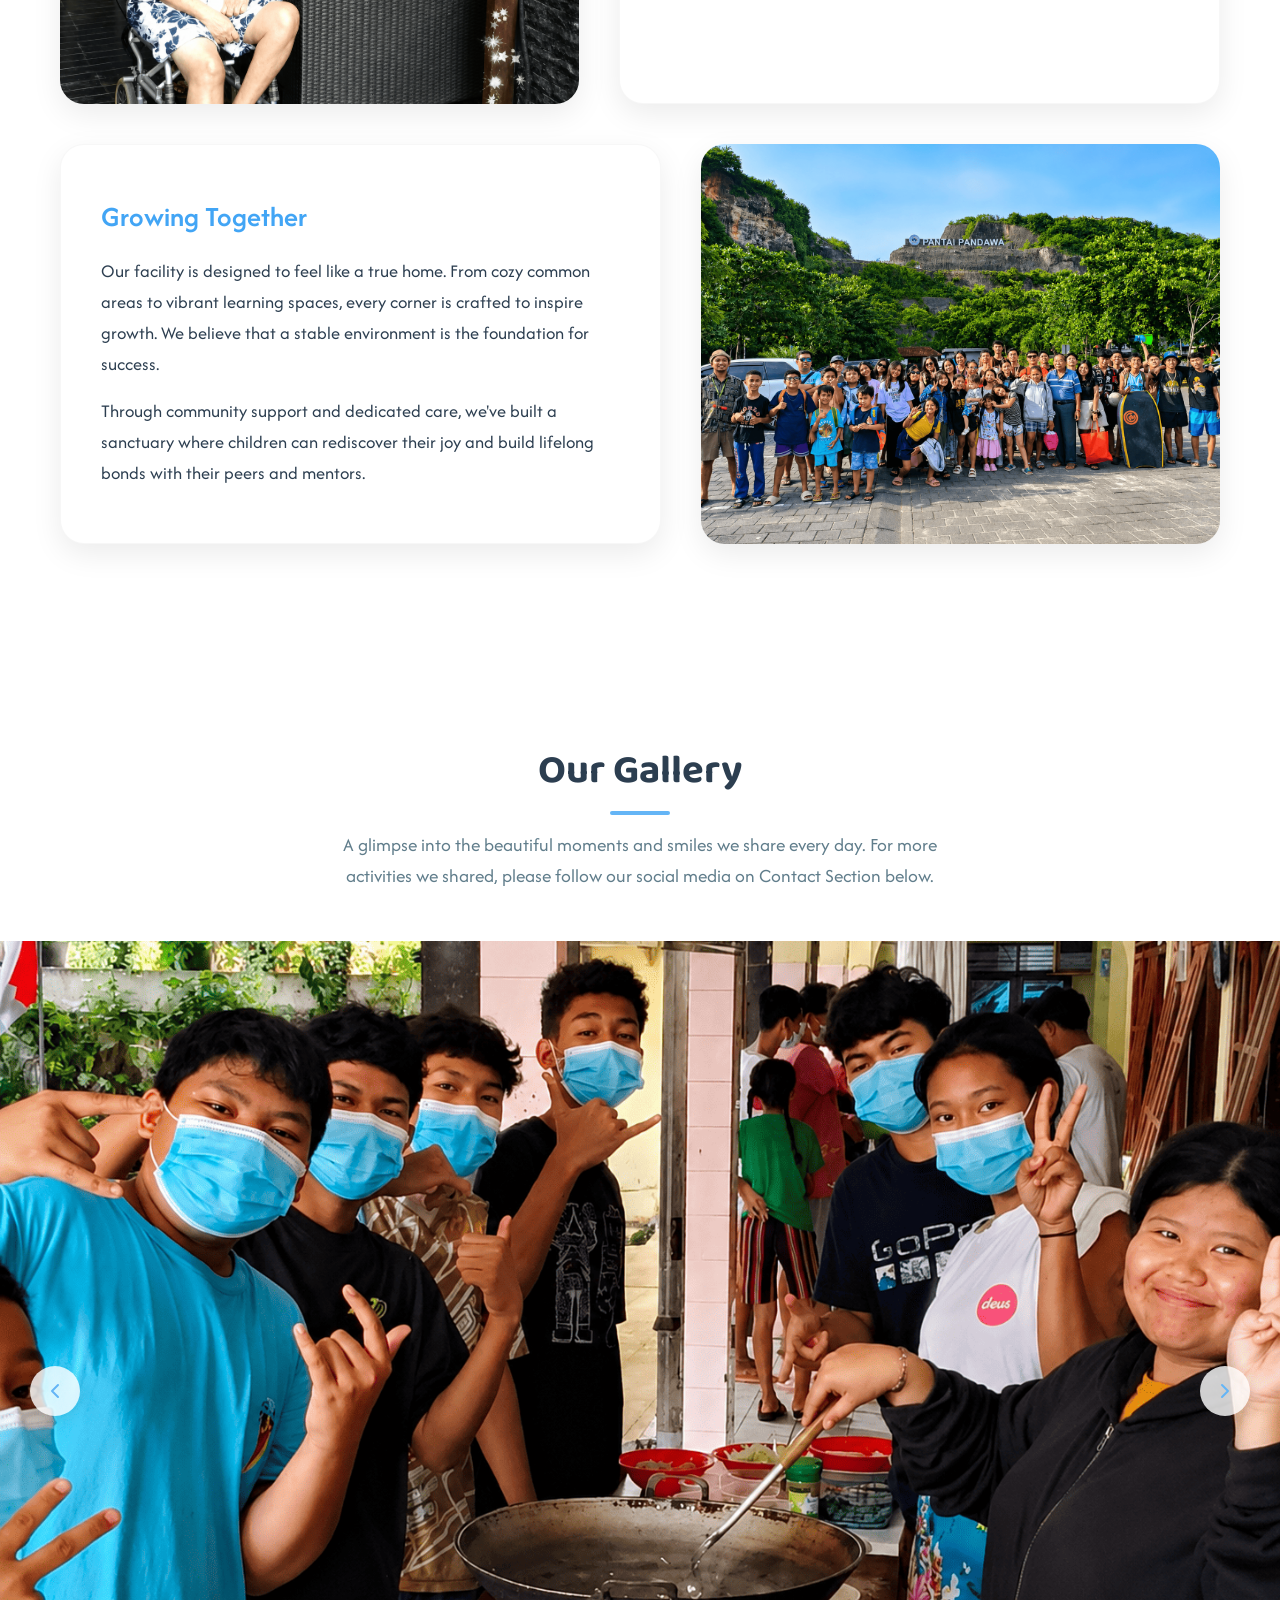
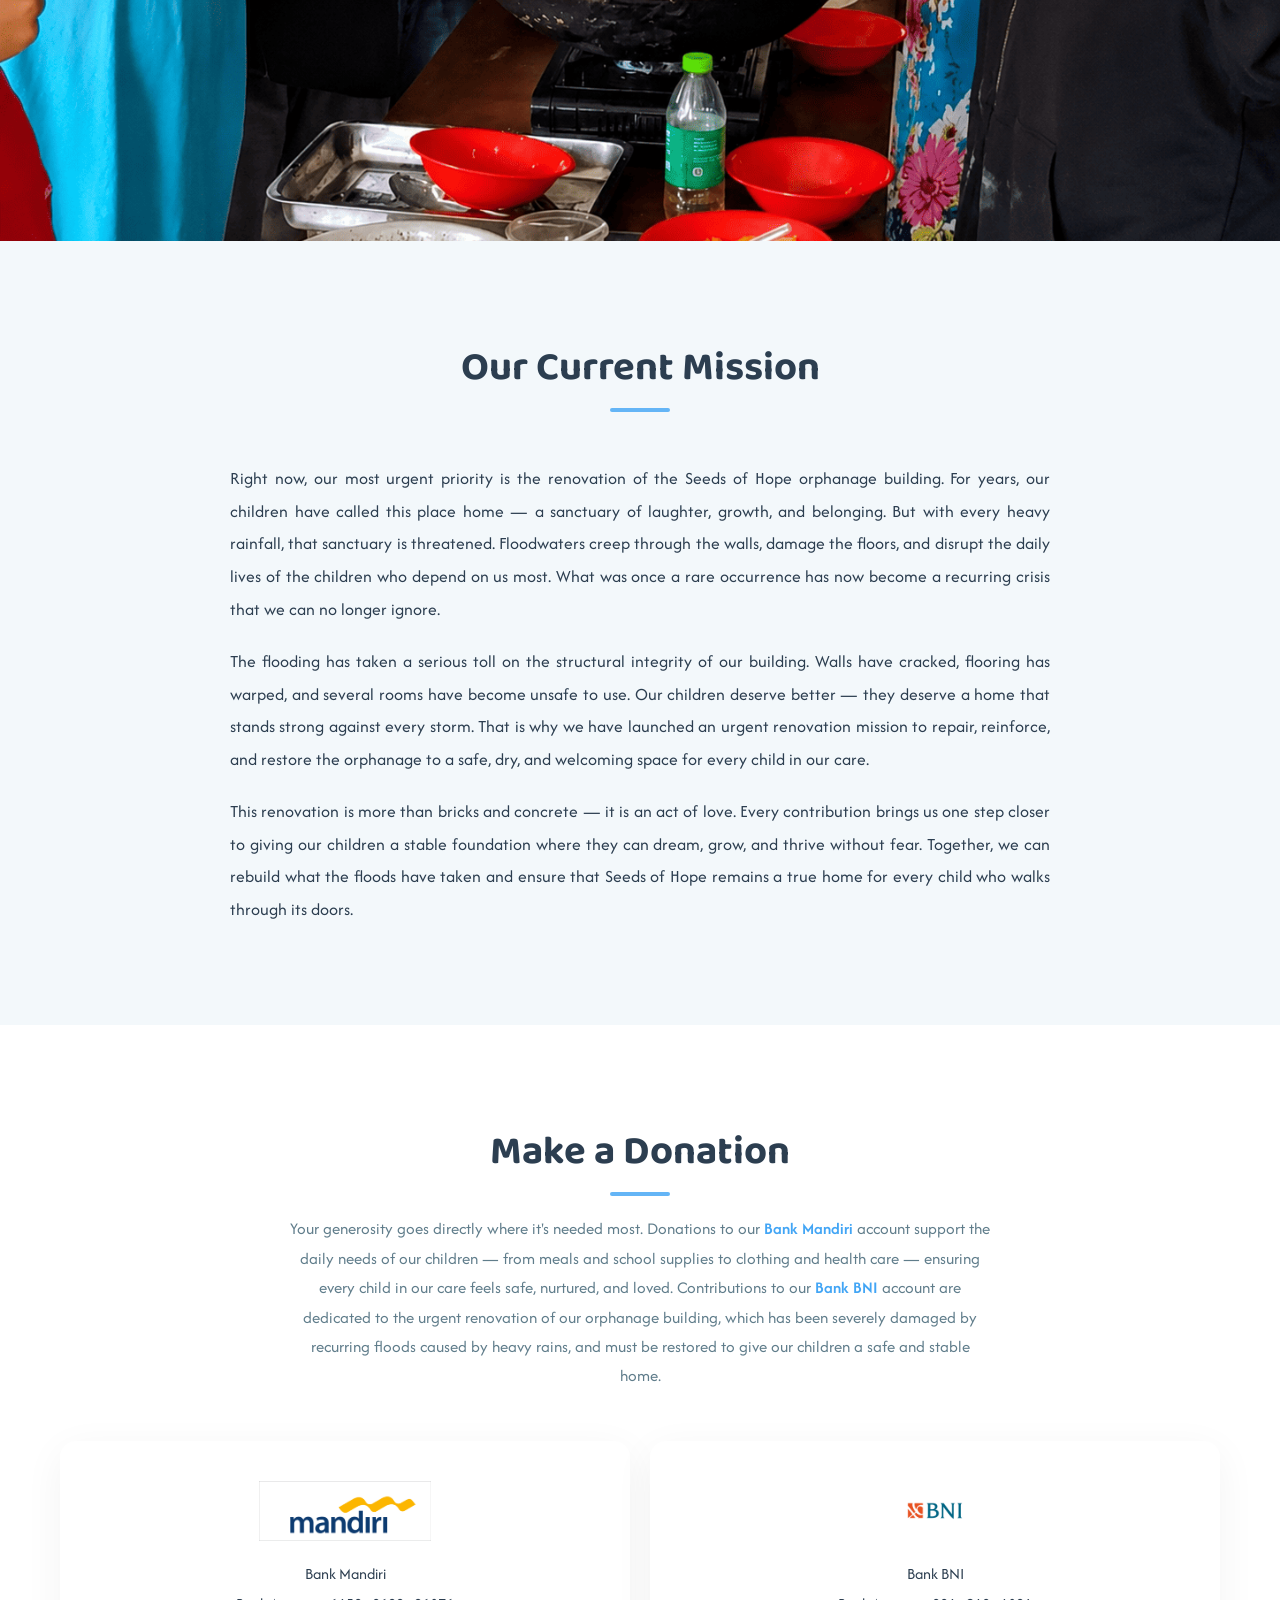
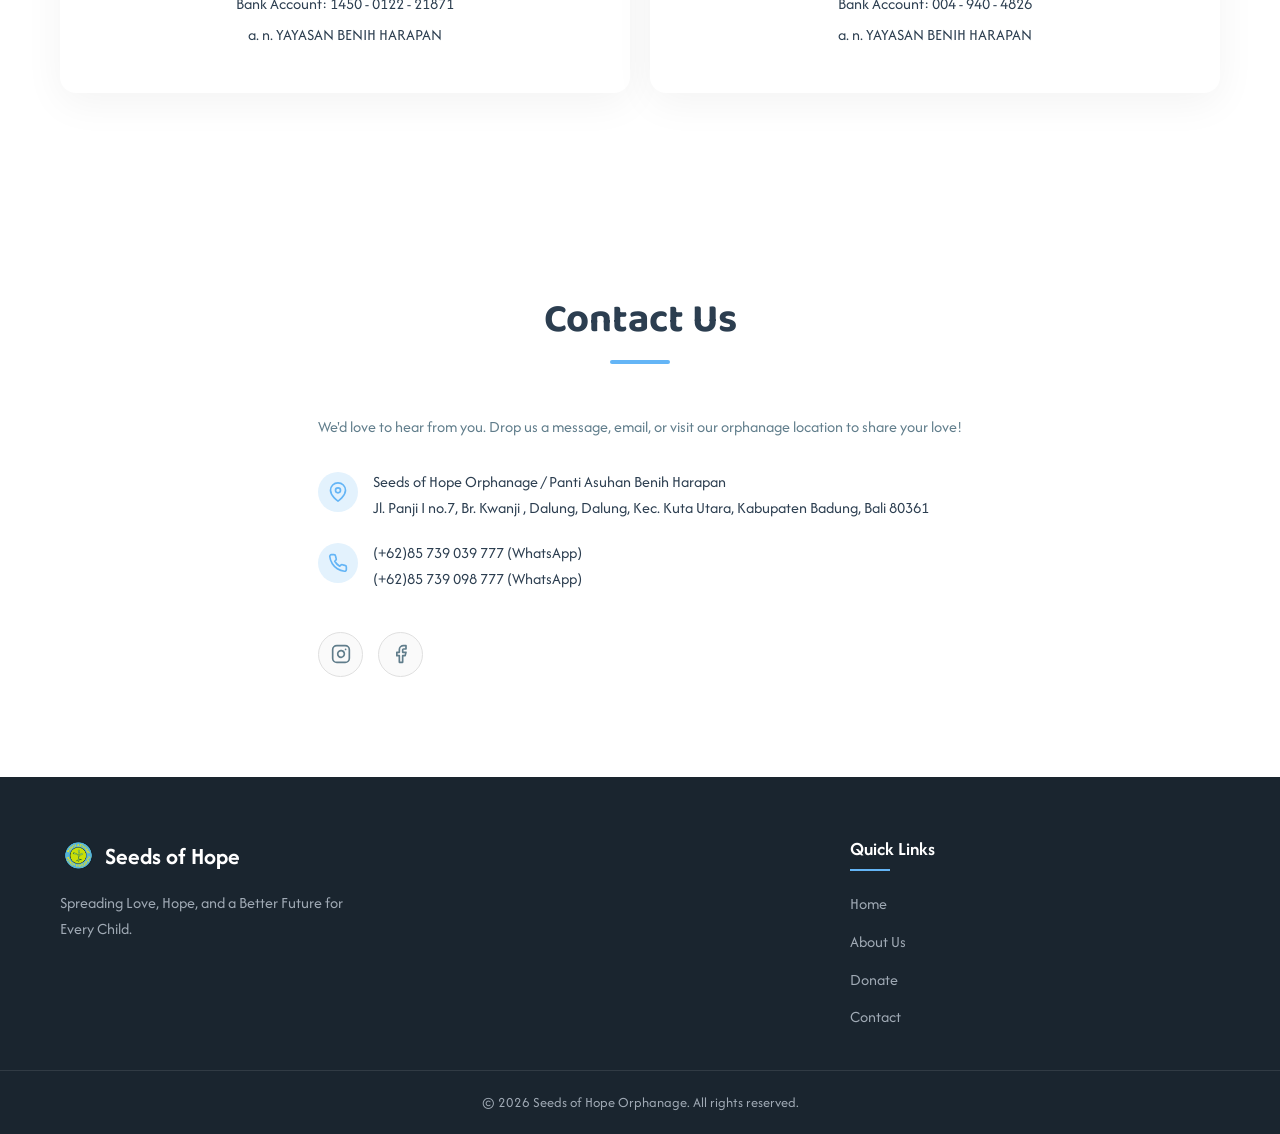
==== commit 5a6410df: "File: fixing miss link" ====
--- a/index.html
+++ b/index.html
@@ -86,7 +86,7 @@
             <!-- Row 2: Text Left, Image Right -->
             <div class="about-row reverse">
                <div class="about-image-card">
-                  <img src="components/about_section/aboutOrphanage.PNG" alt="Our cozy facility" width="600"
+                  <img src="components/about_section/aboutOrphanage.png" alt="Our cozy facility" width="600"
                      height="400" loading="lazy">
                </div>
                <div class="about-text-card">
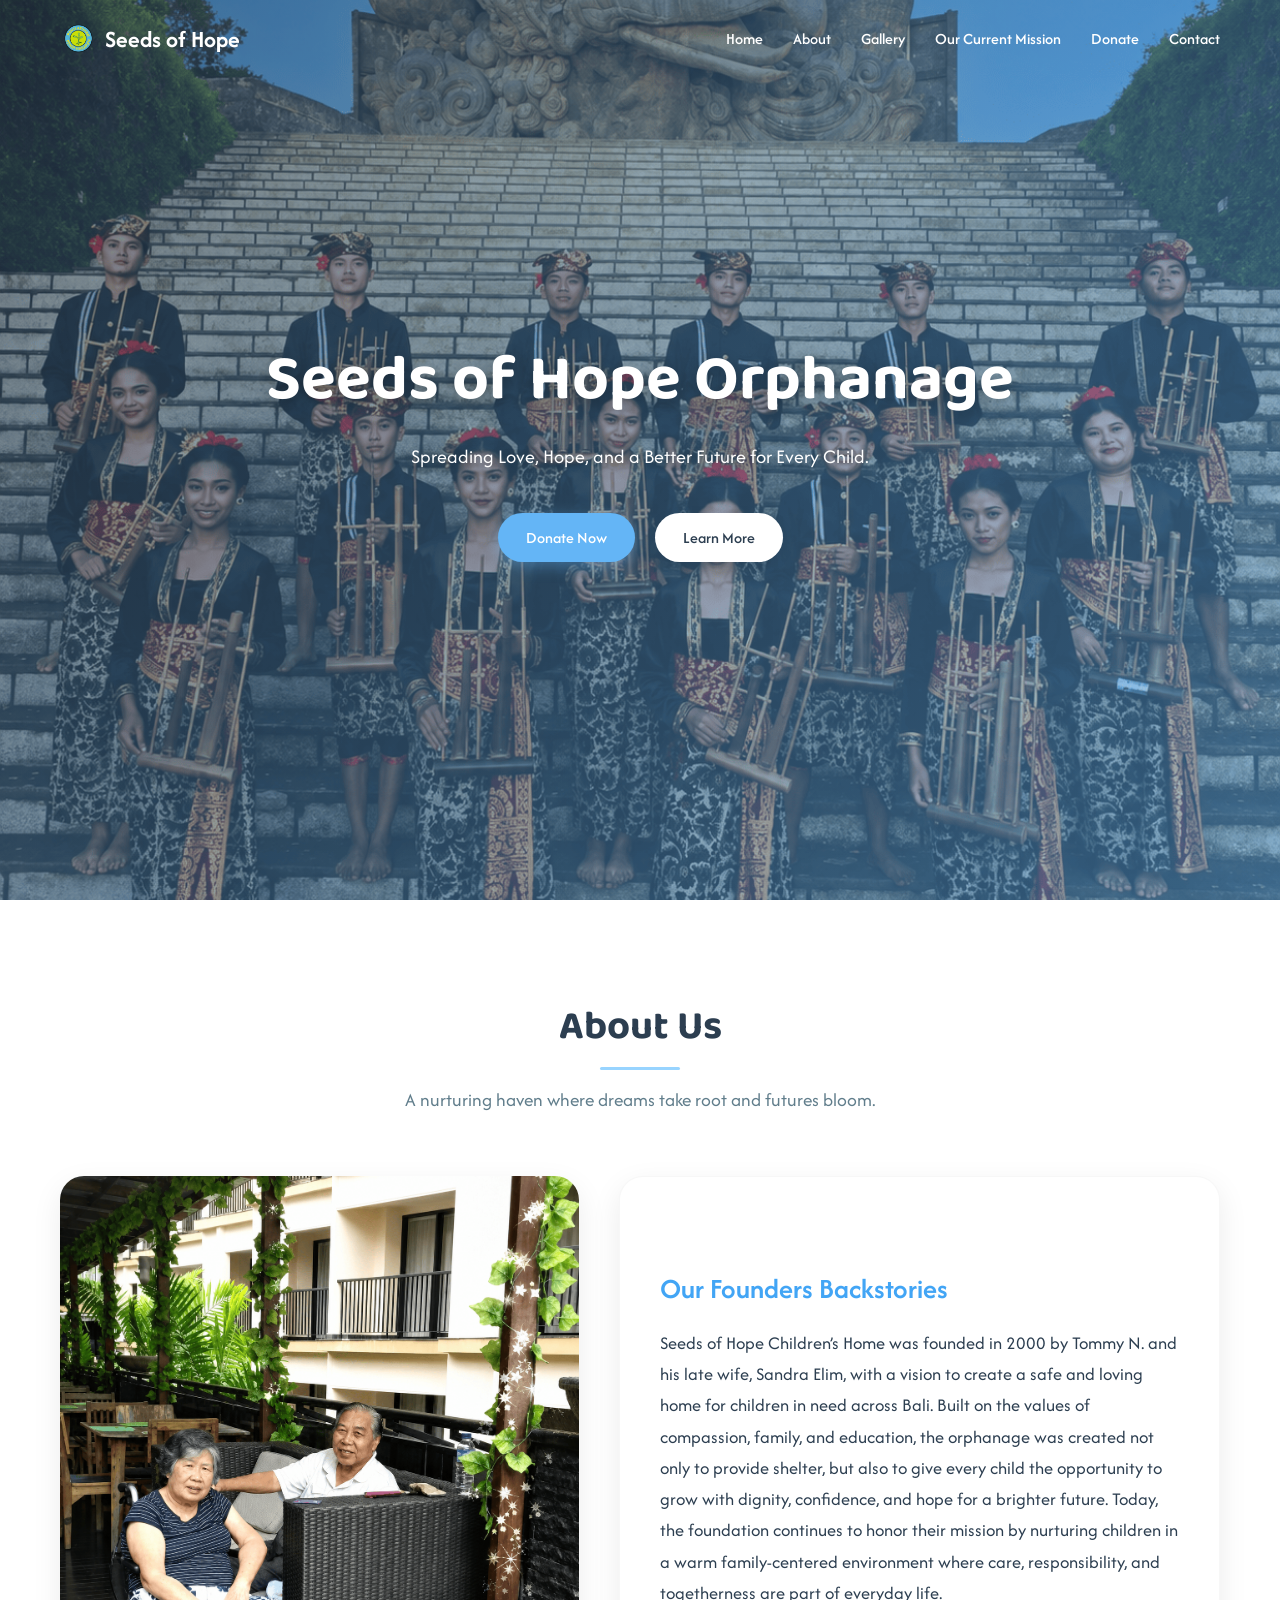
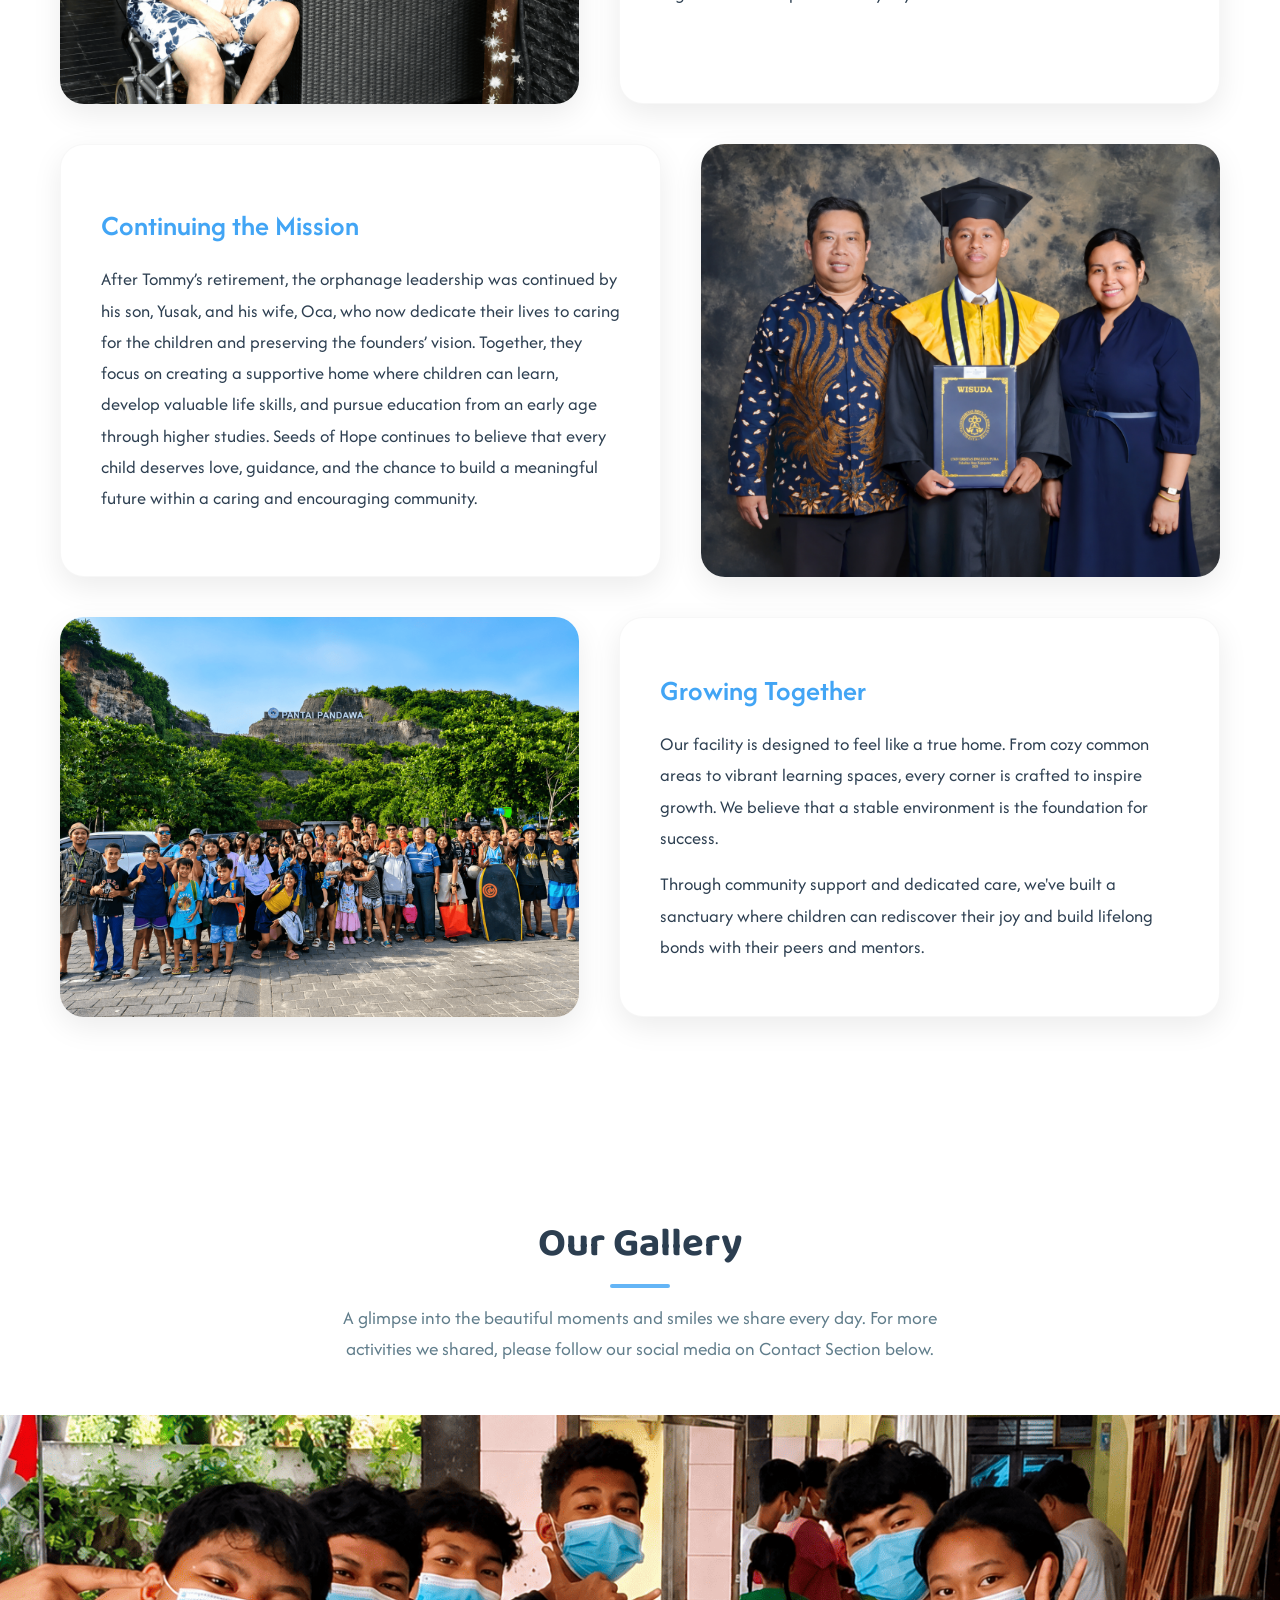
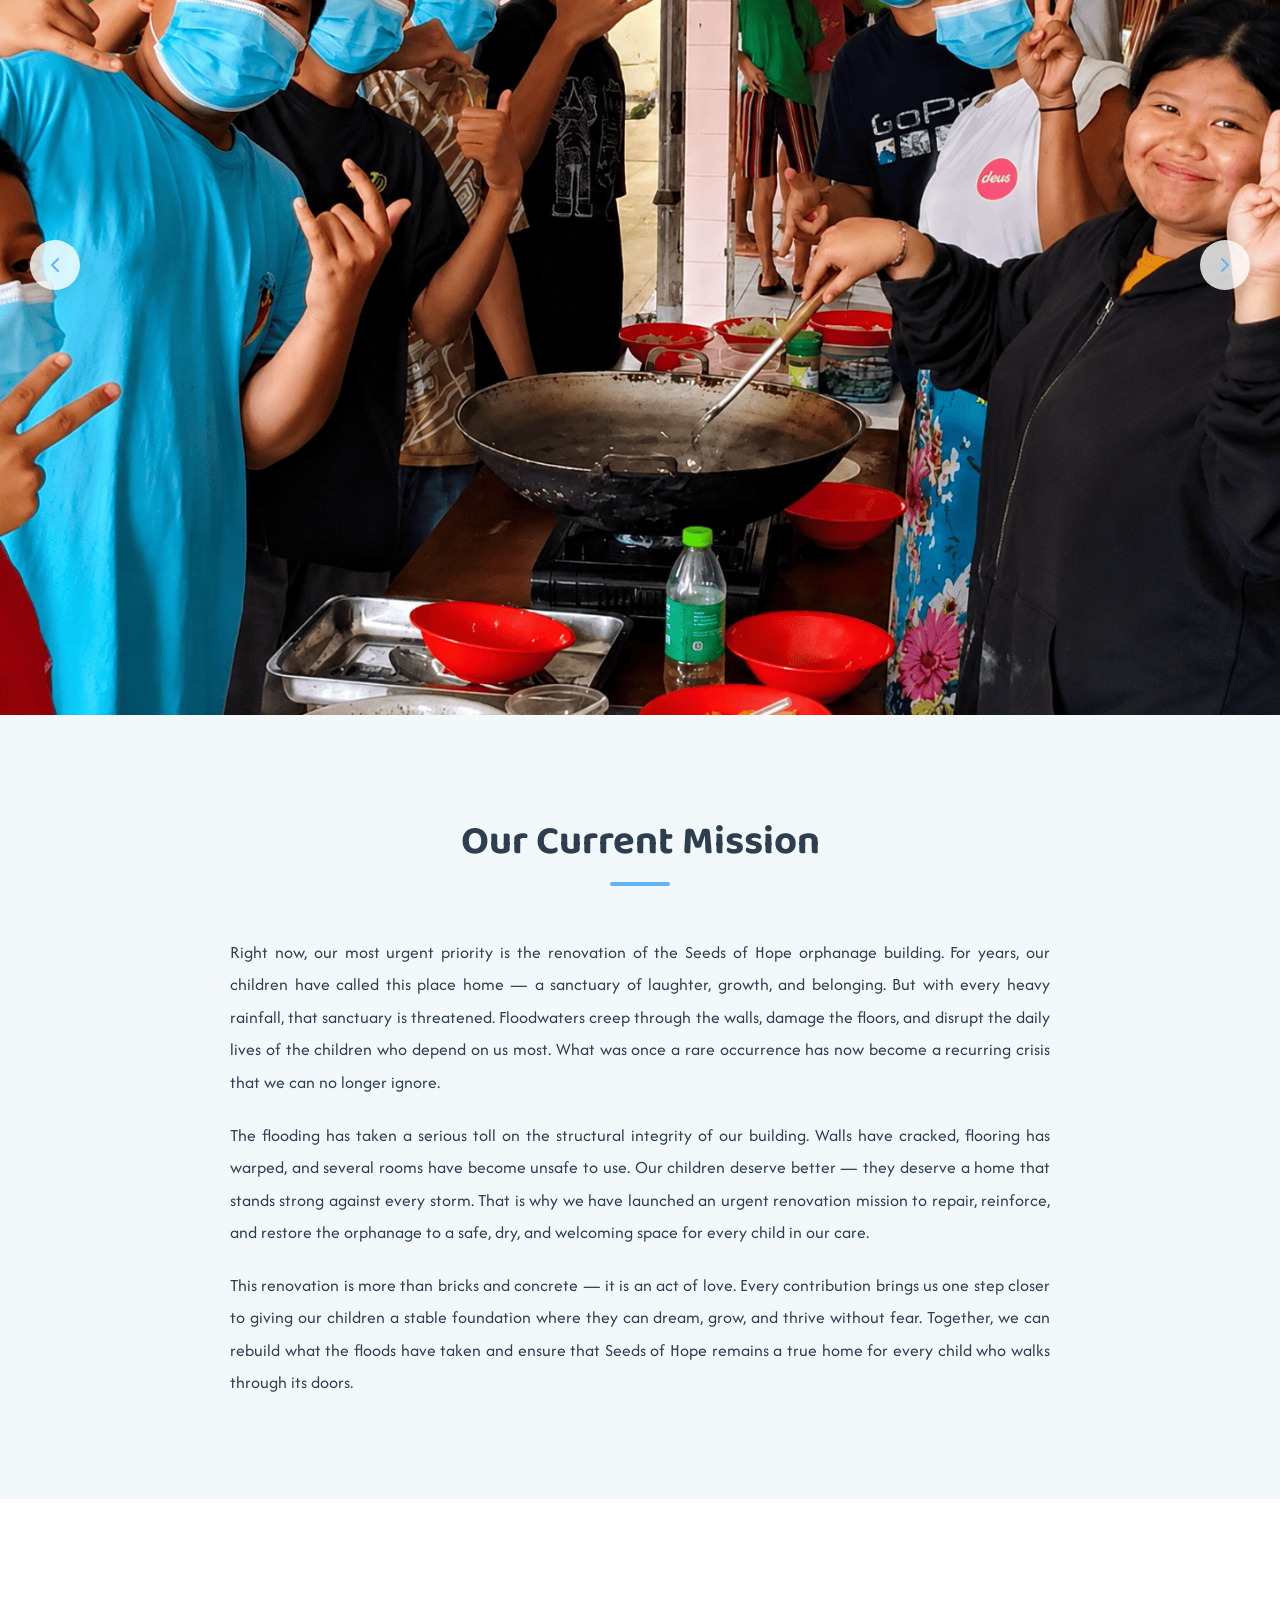
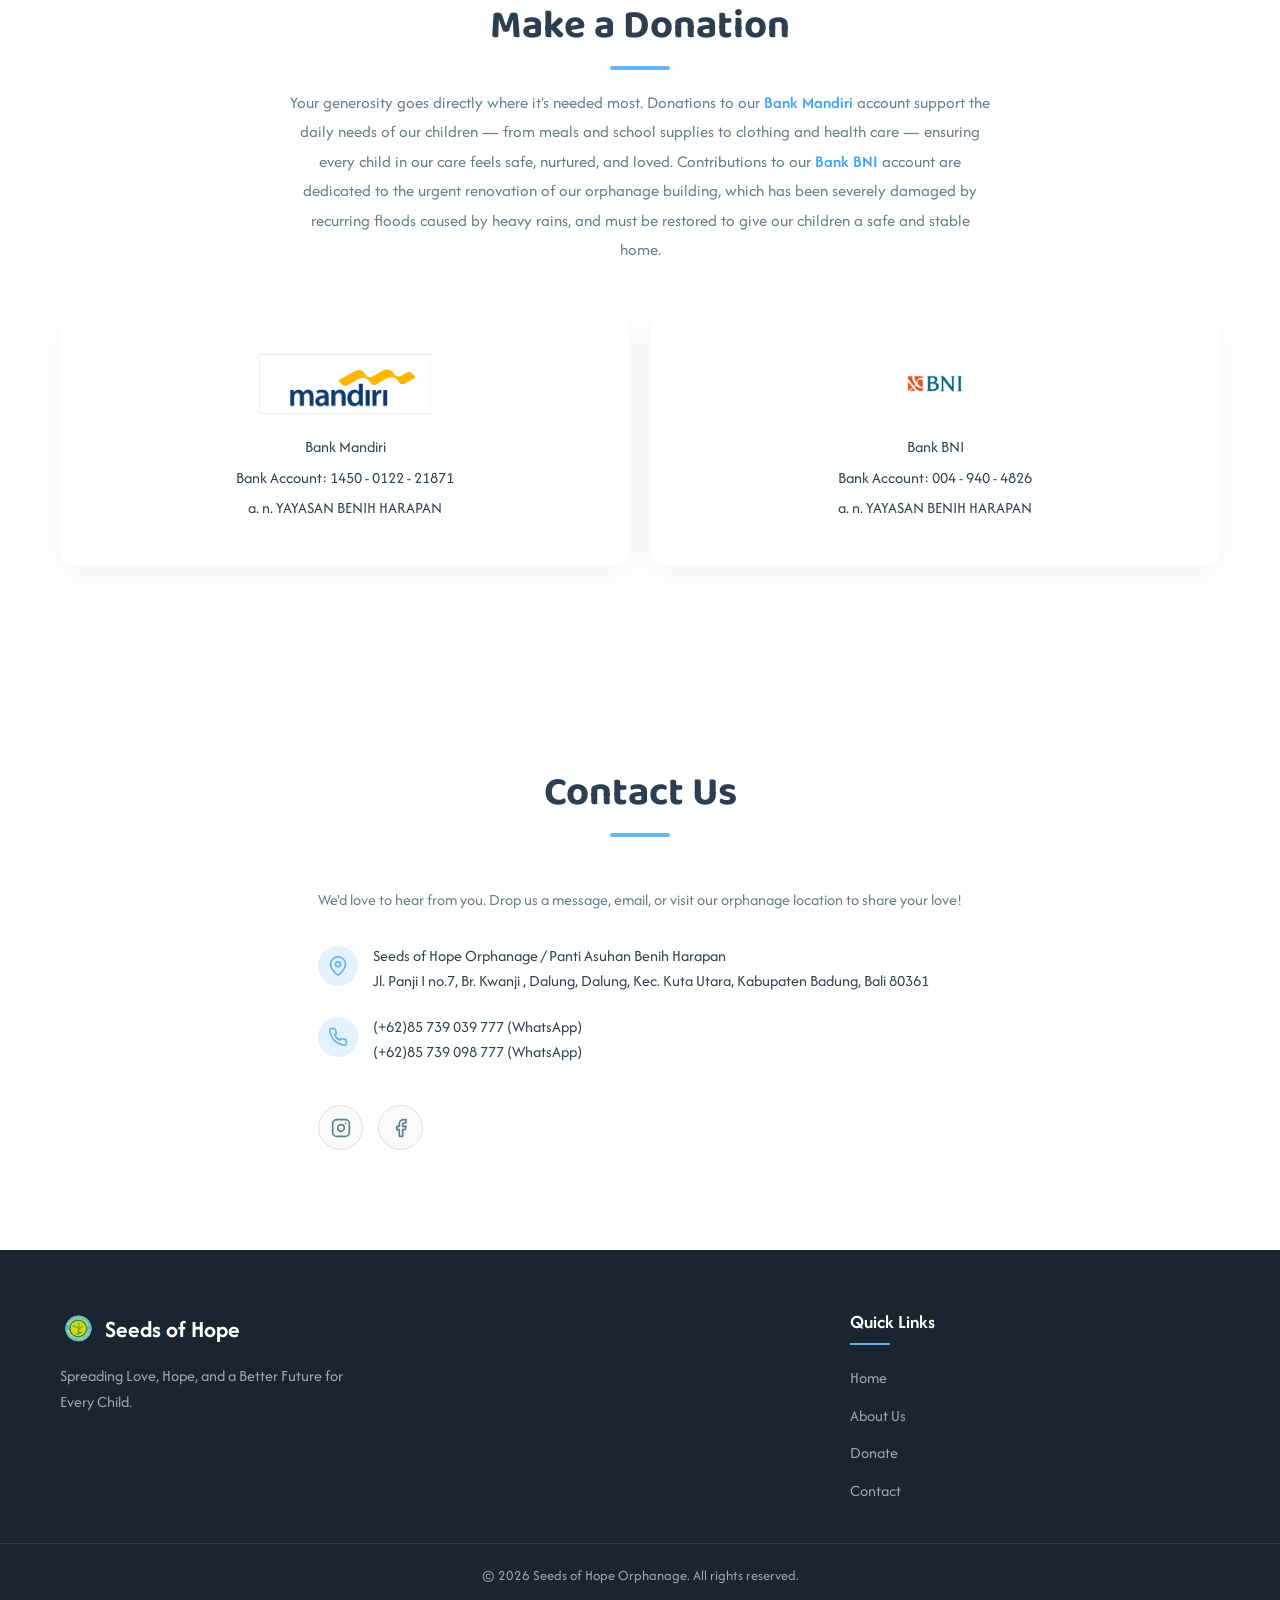
==== commit 5f3d4aca: "information: adding new info for about section" ====
--- a/index.html
+++ b/index.html
@@ -72,19 +72,36 @@
                <div class="about-text-card">
                   <h3>Our Founders Backstories</h3>
                   <p>
-                     Seeds of Hope Orphanage is more than just a shelter; it's a family where every child is seen,
-                     heard, and loved. We focus on providing a holistic environment that nurtures not only their
-                     physical needs but also their emotional and creative spirits.
-                  </p>
-                  <p>
-                     By creating a safe space for learning and play, we empower our children to overcome their past and
-                     look forward to a future filled with possibilities.
+                     Seeds of Hope Children’s Home was founded in 2000 by Tommy N. and his late wife, Sandra Elim, with
+                     a vision to create a safe and loving home for children in need across Bali. Built on the values of
+                     compassion, family, and education, the orphanage was created not only to provide shelter, but also
+                     to give every child the opportunity to grow with dignity, confidence, and hope for a brighter
+                     future. Today, the foundation continues to honor their mission by nurturing children in a warm
+                     family-centered environment where care, responsibility, and togetherness are part of everyday life.
                   </p>
                </div>
             </div>
 
             <!-- Row 2: Text Left, Image Right -->
             <div class="about-row reverse">
+               <div class="about-image-card">
+                  <img src="components/about_section/new_developer.png" alt="Our cozy facility" width="600" height="400"
+                     loading="lazy">
+               </div>
+               <div class="about-text-card">
+                  <h3>Continuing the Mission</h3>
+                  <p>
+                     After Tommy’s retirement, the orphanage leadership was continued by his son, Yusak, and his wife,
+                     Oca, who now dedicate their lives to caring for the children and preserving the founders’ vision.
+                     Together, they focus on creating a supportive home where children can learn, develop valuable life
+                     skills, and pursue education from an early age through higher studies. Seeds of Hope continues to
+                     believe that every child deserves love, guidance, and the chance to build a meaningful future
+                     within a caring and encouraging community.
+                  </p>
+               </div>
+            </div>
+
+            <div class="about-row">
                <div class="about-image-card">
                   <img src="components/about_section/aboutOrphanage.png" alt="Our cozy facility" width="600"
                      height="400" loading="lazy">
